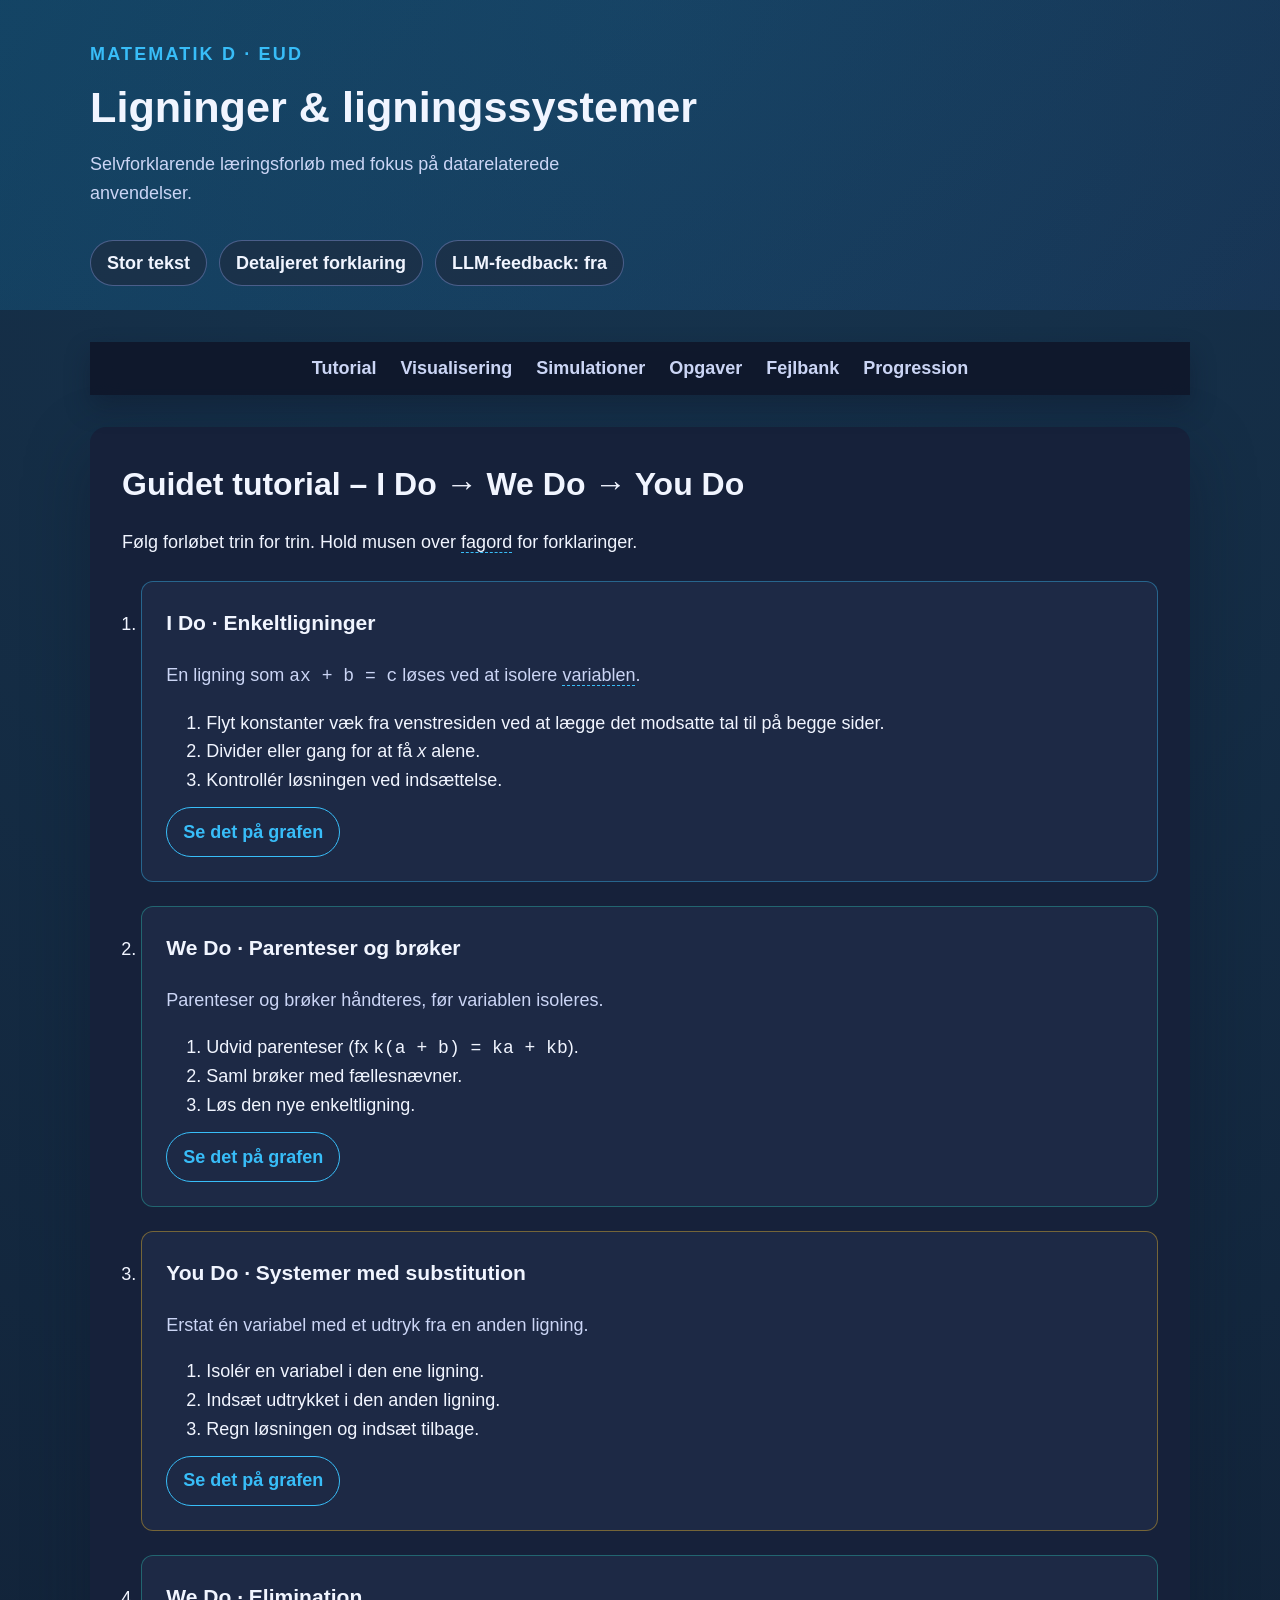
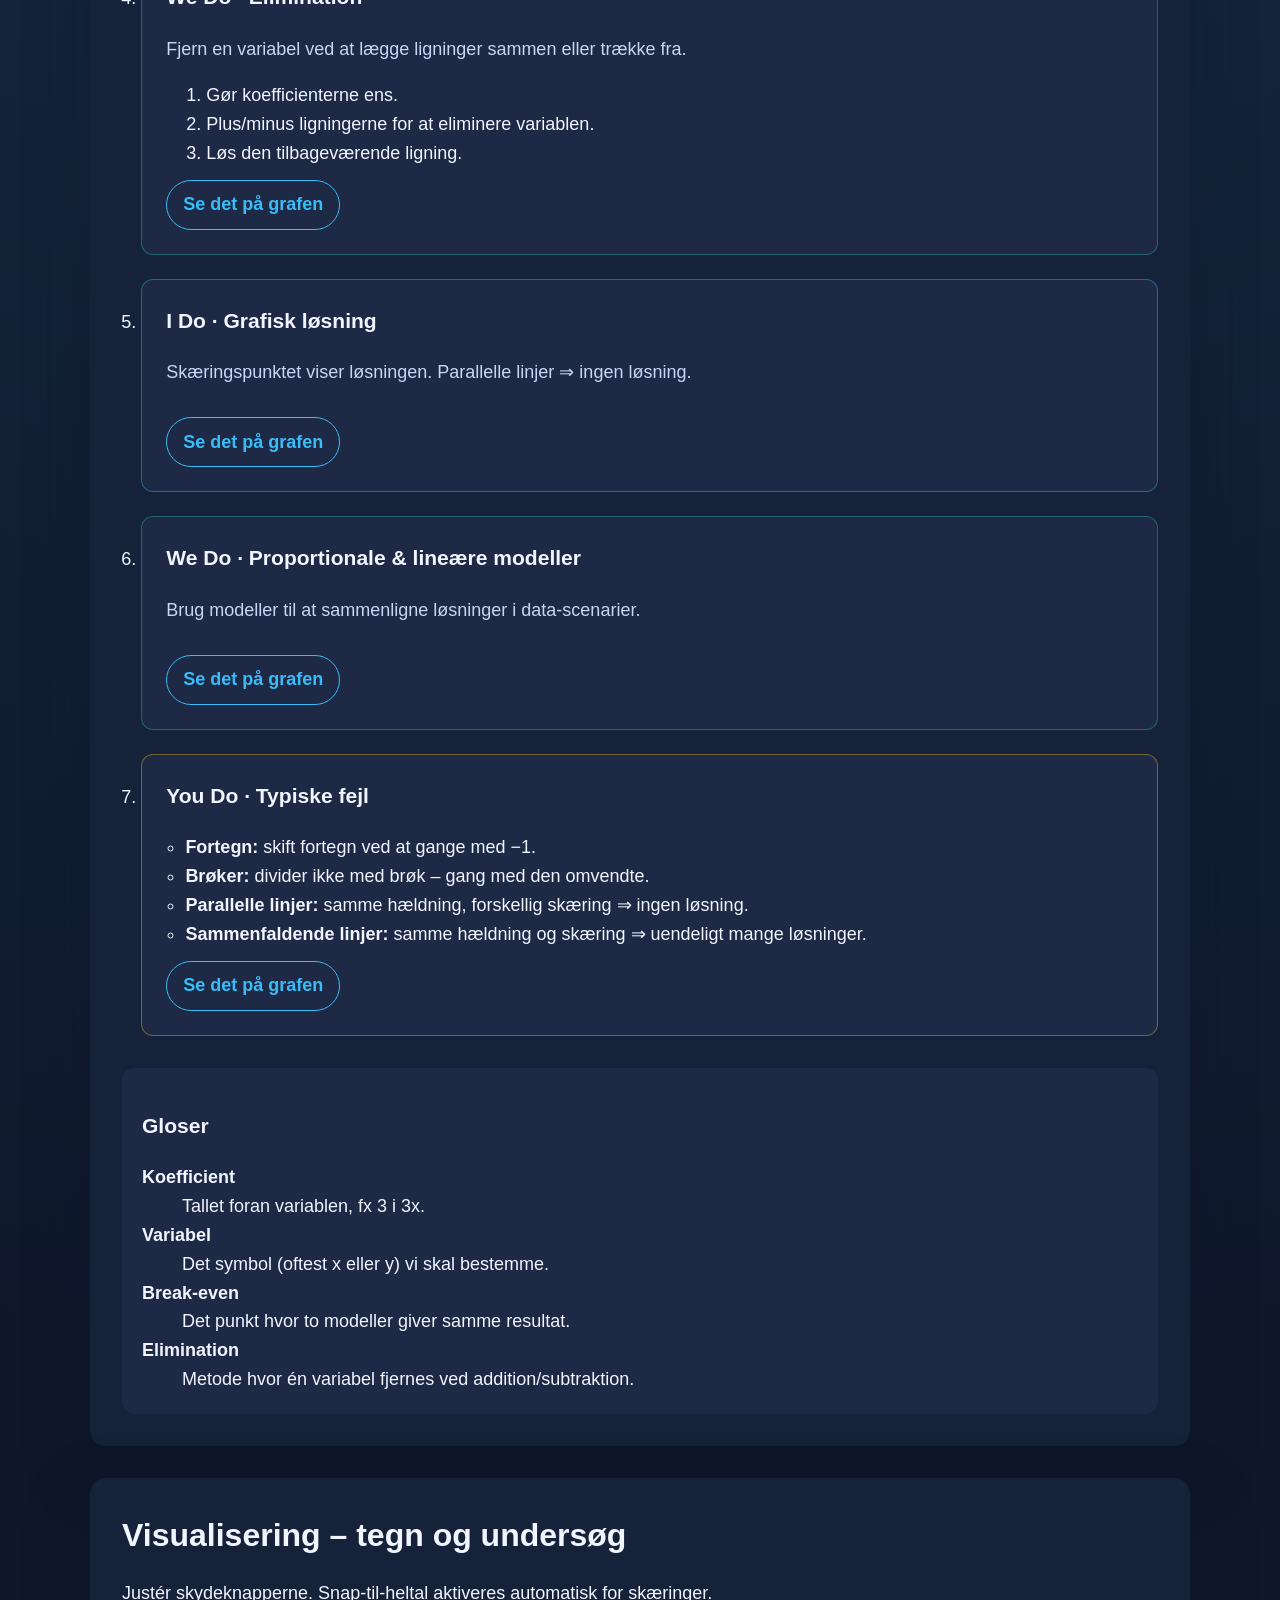
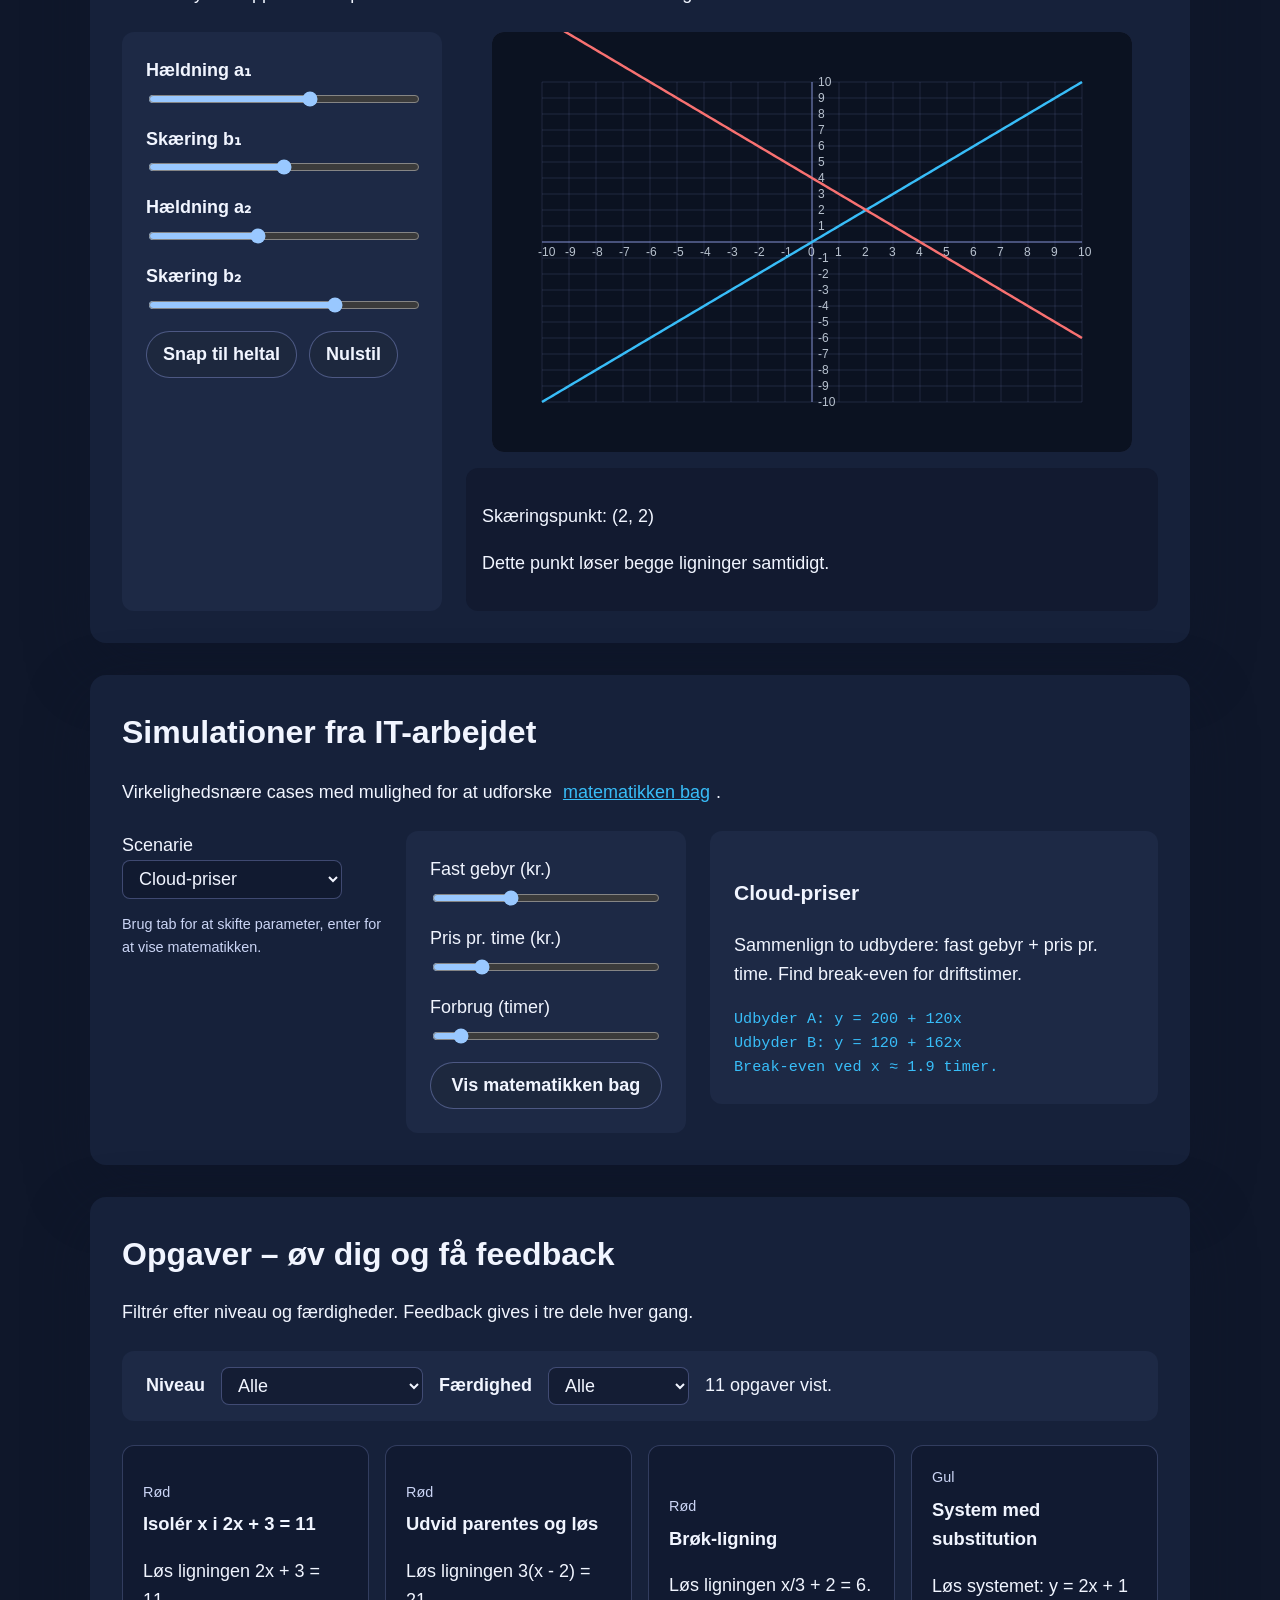
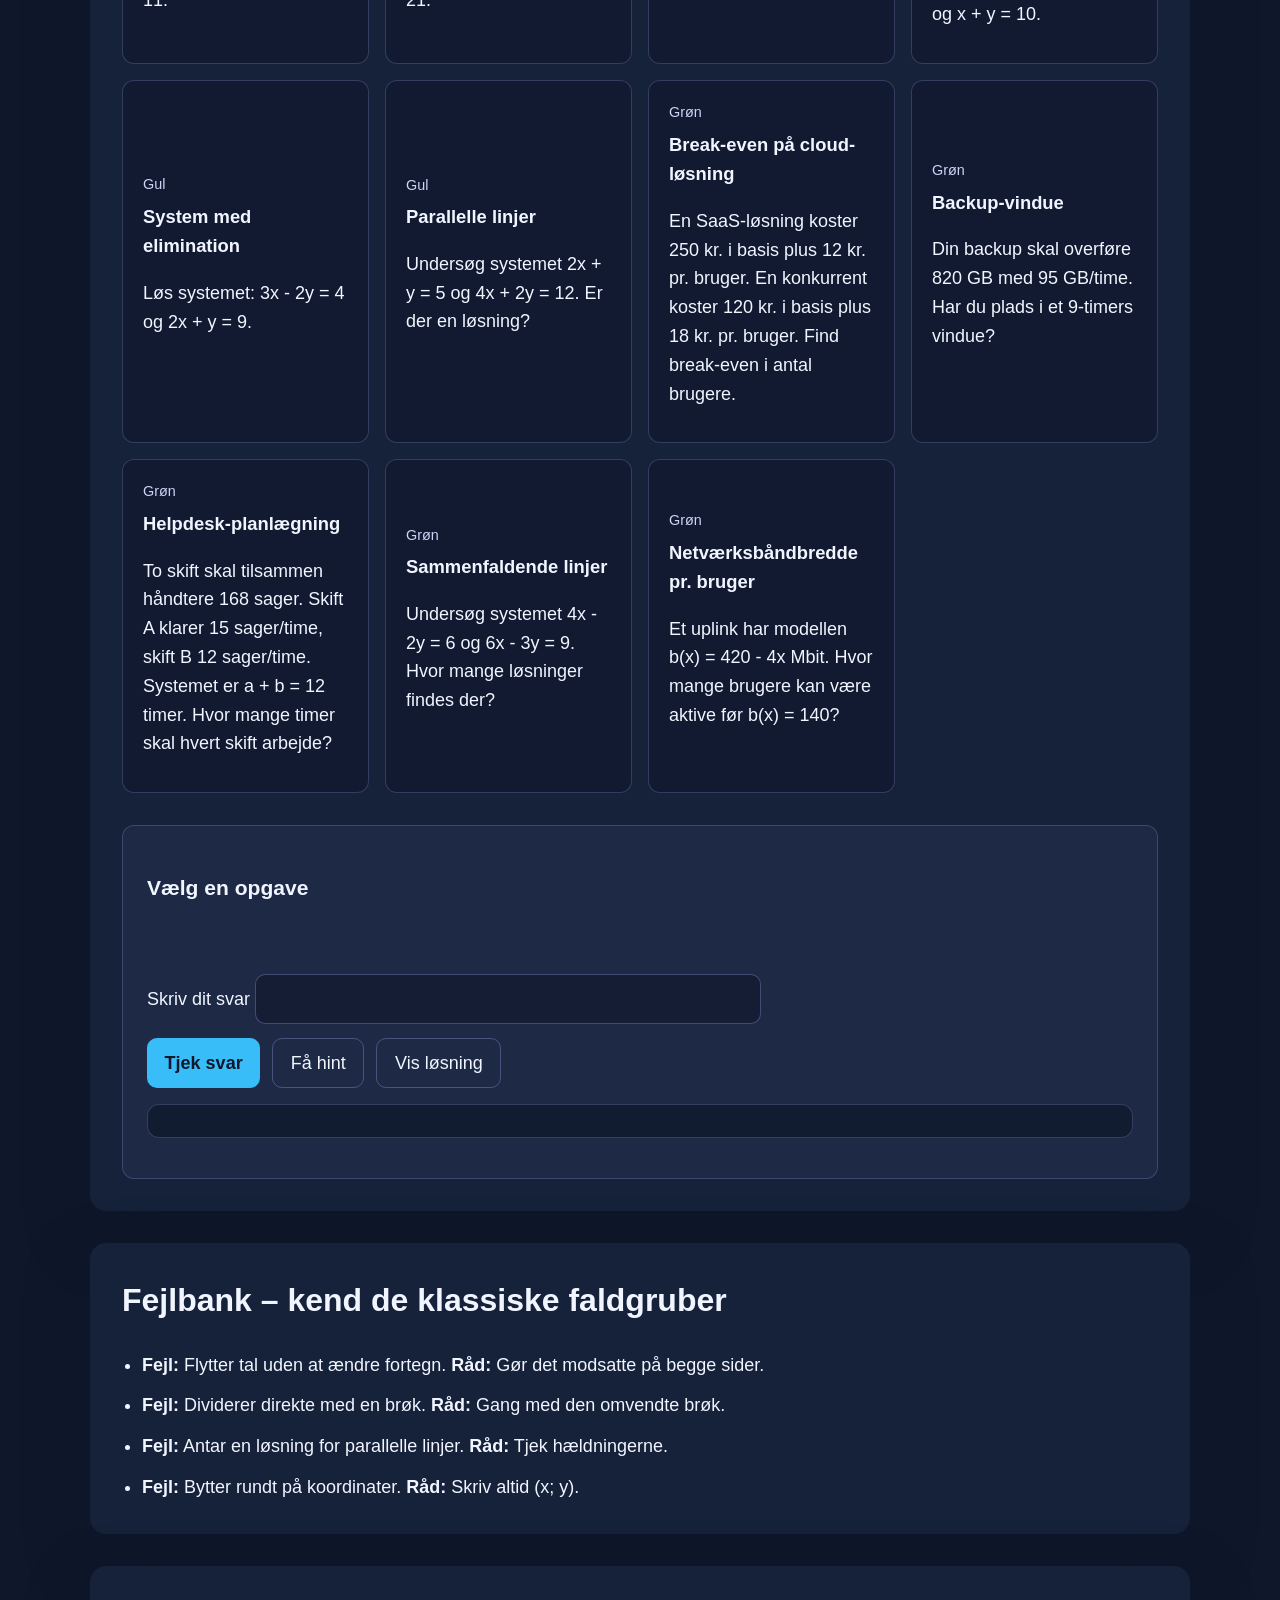
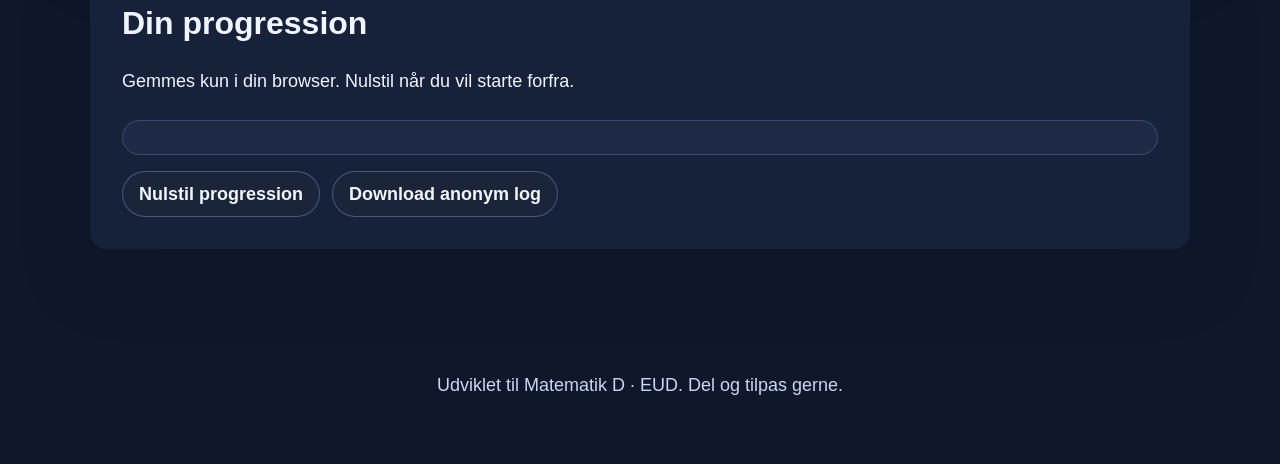
==== Matematik/ligninger/index.html @ 016ffd2c "Rebuild Matematik D ligningsapp experience" ====
<!DOCTYPE html>
<html lang="da">
<head>
  <meta charset="UTF-8">
  <meta name="viewport" content="width=device-width, initial-scale=1.0">
  <title>Ligninger &amp; Ligningssystemer · Matematik D</title>
  <link rel="stylesheet" href="styles.css">
</head>
<body>
  <a class="skip-link" href="#main">Spring til indhold</a>
  <header class="site-header" role="banner">
    <div class="site-header__content">
      <div>
        <p class="subject">Matematik D · EUD</p>
        <h1>Ligninger &amp; ligningssystemer</h1>
        <p class="subtitle">Selvforklarende læringsforløb med fokus på datarelaterede anvendelser.</p>
      </div>
      <div class="header-controls" role="group" aria-label="Visningsvalg">
        <button id="toggle-text" class="chip" aria-pressed="false">Stor tekst</button>
        <button id="toggle-detail" class="chip" aria-pressed="false">Detaljeret forklaring</button>
        <button id="toggle-llm" class="chip" aria-pressed="false">LLM-feedback: fra</button>
      </div>
    </div>
  </header>

  <main id="main">
    <nav class="main-nav" aria-label="Hovednavigation">
      <ul>
        <li><a href="#tutorial">Tutorial</a></li>
        <li><a href="#visualisering">Visualisering</a></li>
        <li><a href="#simulationer">Simulationer</a></li>
        <li><a href="#opgaver">Opgaver</a></li>
        <li><a href="#fejlbank">Fejlbank</a></li>
        <li><a href="#progression">Progression</a></li>
      </ul>
    </nav>

    <section id="tutorial" class="card" aria-labelledby="tutorial-title">
      <div class="card__header">
        <h2 id="tutorial-title">Guidet tutorial – I Do → We Do → You Do</h2>
        <p>Følg forløbet trin for trin. Hold musen over <span class="gloss" data-term="koefficient">fagord</span> for forklaringer.</p>
      </div>

      <ol class="tutorial-steps" role="list">
        <li id="tutorial-single-equation" class="tutorial-step" data-stage="i-do">
          <header>
            <h3>I Do · Enkeltligninger</h3>
            <p data-detail="Husk at gøre det samme på begge sider for at bevare lighed." class="lead">En ligning som <code>ax + b = c</code> løses ved at isolere <span class="gloss" data-term="variabel">variablen</span>.</p>
          </header>
          <ol>
            <li>Flyt konstanter væk fra venstresiden ved at lægge det modsatte tal til på begge sider.</li>
            <li>Divider eller gang for at få <em>x</em> alene.</li>
            <li>Kontrollér løsningen ved indsættelse.</li>
          </ol>
          <button class="graph-link" data-graph="single" data-preset='{"a":2,"b":3,"c":11}'>Se det på grafen</button>
        </li>

        <li id="tutorial-parentheses" class="tutorial-step" data-stage="we-do">
          <header>
            <h3>We Do · Parenteser og brøker</h3>
            <p data-detail="Brug distributiv lov og fællesnævner før isolering." class="lead">Parenteser og brøker håndteres, før variablen isoleres.</p>
          </header>
          <ol>
            <li>Udvid parenteser (fx <code>k(a + b) = ka + kb</code>).</li>
            <li>Saml brøker med fællesnævner.</li>
            <li>Løs den nye enkeltligning.</li>
          </ol>
          <button class="graph-link" data-graph="single" data-preset='{"a":1.5,"b":-4,"c":5}'>Se det på grafen</button>
        </li>

        <li id="tutorial-two-equations" class="tutorial-step" data-stage="you-do">
          <header>
            <h3>You Do · Systemer med substitution</h3>
            <p data-detail="Vælg den letteste ligning at isolere først." class="lead">Erstat én variabel med et udtryk fra en anden ligning.</p>
          </header>
          <ol>
            <li>Isolér en variabel i den ene ligning.</li>
            <li>Indsæt udtrykket i den anden ligning.</li>
            <li>Regn løsningen og indsæt tilbage.</li>
          </ol>
          <button class="graph-link" data-graph="system" data-preset='{"a1":1,"b1":2,"c1":8,"a2":2,"b2":-1,"c2":3}'>Se det på grafen</button>
        </li>

        <li id="tutorial-elimination" class="tutorial-step" data-stage="we-do">
          <header>
            <h3>We Do · Elimination</h3>
            <p data-detail="Multiplicér så koefficienterne bliver ens (evt. med fortegn)." class="lead">Fjern en variabel ved at lægge ligninger sammen eller trække fra.</p>
          </header>
          <ol>
            <li>Gør koefficienterne ens.</li>
            <li>Plus/minus ligningerne for at eliminere variablen.</li>
            <li>Løs den tilbageværende ligning.</li>
          </ol>
          <button class="graph-link" data-graph="system" data-preset='{"a1":3,"b1":-2,"c1":4,"a2":2,"b2":1,"c2":9}'>Se det på grafen</button>
        </li>

        <li id="tutorial-graph" class="tutorial-step" data-stage="i-do">
          <header>
            <h3>I Do · Grafisk løsning</h3>
            <p data-detail="Skriv ligningen som y = ax + b for at aflæse hældning og skæring." class="lead">Skæringspunktet viser løsningen. Parallelle linjer ⇒ ingen løsning.</p>
          </header>
          <button class="graph-link" data-graph="system" data-preset='{"a1":1,"b1":-3,"c1":6,"a2":1,"b2":-3,"c2":2}'>Se det på grafen</button>
        </li>

        <li id="tutorial-models" class="tutorial-step" data-stage="we-do">
          <header>
            <h3>We Do · Proportionale &amp; lineære modeller</h3>
            <p data-detail="Break-even findes hvor to funktioner har samme værdi." class="lead">Brug modeller til at sammenligne løsninger i data-scenarier.</p>
          </header>
          <button class="graph-link" data-graph="model" data-preset='{"a":15,"b":200,"a2":10,"b2":400}'>Se det på grafen</button>
        </li>

        <li id="tutorial-pitfalls" class="tutorial-step" data-stage="you-do">
          <header>
            <h3>You Do · Typiske fejl</h3>
          </header>
          <ul class="pitfalls">
            <li><strong>Fortegn:</strong> skift fortegn ved at gange med −1.</li>
            <li><strong>Brøker:</strong> divider ikke med brøk – gang med den omvendte.</li>
            <li><strong>Parallelle linjer:</strong> samme hældning, forskellig skæring ⇒ ingen løsning.</li>
            <li><strong>Sammenfaldende linjer:</strong> samme hældning og skæring ⇒ uendeligt mange løsninger.</li>
          </ul>
          <button class="graph-link" data-graph="system" data-preset='{"a1":2,"b1":-4,"c1":6,"a2":1,"b2":-2,"c2":3}'>Se det på grafen</button>
        </li>
      </ol>

      <aside id="glossary" aria-label="Gloseliste" class="card__aside">
        <h3>Gloser</h3>
        <dl>
          <dt id="gloss-koefficient">Koefficient</dt>
          <dd>Tallet foran variablen, fx 3 i 3x.</dd>
          <dt id="gloss-variabel">Variabel</dt>
          <dd>Det symbol (oftest x eller y) vi skal bestemme.</dd>
          <dt id="gloss-break-even">Break-even</dt>
          <dd>Det punkt hvor to modeller giver samme resultat.</dd>
          <dt>Elimination</dt>
          <dd>Metode hvor én variabel fjernes ved addition/subtraktion.</dd>
        </dl>
      </aside>
    </section>

    <section id="visualisering" class="card" aria-labelledby="visualisering-title">
      <div class="card__header">
        <h2 id="visualisering-title">Visualisering – tegn og undersøg</h2>
        <p>Justér skydeknapperne. Snap-til-heltal aktiveres automatisk for skæringer.</p>
      </div>
      <div class="visual-panel">
        <div class="visual-panel__controls" role="group" aria-label="Koefficienter for linjer">
          <label for="line1-slope">Hældning a₁
            <input type="range" id="line1-slope" min="-5" max="5" step="0.1" value="1" aria-valuetext="Hældning for første linje">
          </label>
          <label for="line1-intercept">Skæring b₁
            <input type="range" id="line1-intercept" min="-10" max="10" step="1" value="0" aria-valuetext="Skæring for første linje">
          </label>
          <label for="line2-slope">Hældning a₂
            <input type="range" id="line2-slope" min="-5" max="5" step="0.1" value="-1" aria-valuetext="Hældning for anden linje">
          </label>
          <label for="line2-intercept">Skæring b₂
            <input type="range" id="line2-intercept" min="-10" max="10" step="1" value="4" aria-valuetext="Skæring for anden linje">
          </label>
          <div class="visual-panel__actions">
            <button id="snap-integers" class="chip">Snap til heltal</button>
            <button id="reset-graph" class="chip">Nulstil</button>
          </div>
        </div>
        <div class="visual-panel__output">
          <canvas id="graph" width="640" height="420" role="img" aria-label="Koordinatsystem for to linjer"></canvas>
          <div class="graph-info" role="status" aria-live="polite">
            <p id="intersection">Skæringspunkt vises her.</p>
            <p id="diagnostic">Status vises her.</p>
          </div>
        </div>
      </div>
    </section>

    <section id="simulationer" class="card" aria-labelledby="simulation-title">
      <div class="card__header">
        <h2 id="simulation-title">Simulationer fra IT-arbejdet</h2>
        <p>Virkelighedsnære cases med mulighed for at udforske <button class="inline-link" data-sim-math>matematikken bag</button>.</p>
      </div>
      <div class="simulation-layout">
        <div class="simulation-layout__selector">
          <label for="scenario-select">Scenarie</label>
          <select id="scenario-select" aria-describedby="scenario-help">
            <option value="cloud">Cloud-priser</option>
            <option value="bandwidth">Netværksbåndbredde</option>
            <option value="server">Serverkapacitet</option>
            <option value="backup">Backup-vindue</option>
            <option value="helpdesk">Helpdesk-plan</option>
          </select>
          <p id="scenario-help" class="small">Brug tab for at skifte parameter, enter for at vise matematikken.</p>
        </div>
        <div class="simulation-layout__controls" role="group" aria-label="Parametre for scenarie">
          <div class="control-field">
            <label for="param-a" id="param-a-label">Parameter A</label>
            <input type="range" id="param-a" min="0" max="600" step="10" value="200">
          </div>
          <div class="control-field">
            <label for="param-b" id="param-b-label">Parameter B</label>
            <input type="range" id="param-b" min="0" max="600" step="10" value="120">
          </div>
          <div class="control-field">
            <label for="param-c" id="param-c-label">Parameter C</label>
            <input type="range" id="param-c" min="0" max="600" step="10" value="60">
          </div>
          <button id="show-math" class="chip">Vis matematikken bag</button>
        </div>
        <div class="simulation-layout__details">
          <h3 id="scenario-title">Vælg scenarie</h3>
          <p id="scenario-description">Skift scenarie for at se, hvordan lineære modeller bruges i praksis.</p>
          <pre id="scenario-math" aria-live="polite"></pre>
        </div>
      </div>
    </section>

    <section id="opgaver" class="card" aria-labelledby="opgaver-title">
      <div class="card__header">
        <h2 id="opgaver-title">Opgaver – øv dig og få feedback</h2>
        <p>Filtrér efter niveau og færdigheder. Feedback gives i tre dele hver gang.</p>
      </div>
      <div class="task-toolbar">
        <label for="filter-difficulty">Niveau</label>
        <select id="filter-difficulty">
          <option value="alle">Alle</option>
          <option value="R">Rød (let)</option>
          <option value="G">Gul (mellem)</option>
          <option value="Gr">Grøn (udfordrende)</option>
        </select>
        <label for="filter-skill">Færdighed</label>
        <select id="filter-skill">
          <option value="alle">Alle</option>
        </select>
        <span class="task-count" id="task-count" aria-live="polite"></span>
      </div>
      <div id="task-grid" role="list" aria-label="Tilgængelige opgaver"></div>

      <article id="task-player" class="task-player" aria-labelledby="task-title" hidden>
        <header>
          <h3 id="task-title">Vælg en opgave</h3>
          <p id="task-meta" class="small"></p>
        </header>
        <div id="task-prompt" class="task-prompt"></div>
        <nav id="task-links" class="task-links" hidden aria-label="Hjælpemenu"></nav>
        <form id="task-form" novalidate>
          <label for="task-answer" id="task-answer-label">Skriv dit svar</label>
          <input id="task-answer" name="task-answer" type="text" autocomplete="off" required aria-describedby="task-format">
          <p id="task-format" class="small"></p>
          <div class="task-actions">
            <button type="submit" class="primary">Tjek svar</button>
            <button type="button" id="hint-button" class="secondary">Få hint</button>
            <button type="button" id="solution-button" class="secondary">Vis løsning</button>
          </div>
        </form>
        <div id="task-feedback" class="task-feedback" role="alert" aria-live="assertive"></div>
        <div id="task-hints" class="task-hints" aria-live="polite"></div>
      </article>
    </section>

    <section id="fejlbank" class="card" aria-labelledby="fejlbank-title">
      <div class="card__header">
        <h2 id="fejlbank-title">Fejlbank – kend de klassiske faldgruber</h2>
      </div>
      <ul class="error-list">
        <li><strong>Fejl:</strong> Flytter tal uden at ændre fortegn. <strong>Råd:</strong> Gør det modsatte på begge sider.</li>
        <li><strong>Fejl:</strong> Dividerer direkte med en brøk. <strong>Råd:</strong> Gang med den omvendte brøk.</li>
        <li><strong>Fejl:</strong> Antar en løsning for parallelle linjer. <strong>Råd:</strong> Tjek hældningerne.</li>
        <li><strong>Fejl:</strong> Bytter rundt på koordinater. <strong>Råd:</strong> Skriv altid (x; y).</li>
      </ul>
    </section>

    <section id="progression" class="card" aria-labelledby="progression-title">
      <div class="card__header">
        <h2 id="progression-title">Din progression</h2>
        <p>Gemmes kun i din browser. Nulstil når du vil starte forfra.</p>
      </div>
      <div class="progress-wrapper" role="img" aria-label="Fuldførte opgaver i procent">
        <div id="progress-bar" class="progress-bar" aria-valuemin="0" aria-valuemax="100" aria-valuenow="0"></div>
      </div>
      <div class="progress-actions">
        <button id="reset-progress" class="chip">Nulstil progression</button>
        <button id="download-log" class="chip">Download anonym log</button>
      </div>
    </section>
  </main>

  <footer class="site-footer" role="contentinfo">
    <p>Udviklet til Matematik D · EUD. Del og tilpas gerne.</p>
  </footer>

  <script src="app.js" defer></script>
</body>
</html>
---- Matematik/ligninger/styles.css ----
:root {
  color-scheme: dark;
  --bg: #0f172a;
  --bg-card: #16213a;
  --bg-subtle: #1d2945;
  --text: #f1f5ff;
  --text-muted: #cbd5f5;
  --accent: #38bdf8;
  --accent-strong: #0ea5e9;
  --danger: #f87171;
  --success: #34d399;
  --border: rgba(148, 163, 236, 0.25);
  --radius: 16px;
  --shadow: 0 24px 64px rgba(15, 23, 42, 0.4);
  font-family: "Inter", "Segoe UI", sans-serif;
}

body {
  margin: 0;
  background: radial-gradient(circle at top, rgba(56, 189, 248, 0.18), transparent 45%), var(--bg);
  color: var(--text);
  line-height: 1.6;
  font-size: 18px;
}

body.large-text {
  font-size: 20px;
}

.skip-link {
  position: absolute;
  left: -999px;
  top: -999px;
  background: var(--accent-strong);
  color: #020617;
  padding: 0.75rem 1rem;
  border-radius: 8px;
  z-index: 1000;
}

.skip-link:focus {
  left: 16px;
  top: 16px;
}

.site-header {
  padding: 2.5rem 1.5rem 1.5rem;
  background: linear-gradient(135deg, rgba(14, 165, 233, 0.18), rgba(59, 130, 246, 0.08));
}

.site-header__content {
  max-width: 1100px;
  margin: 0 auto;
  display: flex;
  flex-wrap: wrap;
  justify-content: space-between;
  gap: 2rem;
  align-items: flex-end;
}

.subject {
  margin: 0;
  font-weight: 600;
  letter-spacing: 0.12em;
  text-transform: uppercase;
  color: var(--accent);
}

.site-header h1 {
  margin: 0.25rem 0 0.5rem;
  font-size: 2.7rem;
}

.subtitle {
  margin: 0;
  max-width: 540px;
  color: var(--text-muted);
}

.header-controls {
  display: flex;
  gap: 0.75rem;
  flex-wrap: wrap;
}

.main-nav {
  position: sticky;
  top: 0;
  z-index: 10;
  background: rgba(15, 23, 42, 0.9);
  backdrop-filter: blur(16px);
  box-shadow: 0 12px 24px rgba(15, 23, 42, 0.4);
}

.main-nav ul {
  margin: 0;
  padding: 0.75rem 1.5rem;
  list-style: none;
  display: flex;
  gap: 1.5rem;
  justify-content: center;
  flex-wrap: wrap;
}

.main-nav a {
  color: var(--text-muted);
  text-decoration: none;
  font-weight: 600;
}

.main-nav a:hover,
.main-nav a:focus {
  color: var(--accent);
}

main {
  max-width: 1100px;
  margin: 0 auto;
  padding: 2rem 1.5rem 4rem;
  display: flex;
  flex-direction: column;
  gap: 2rem;
}

.card {
  background: var(--bg-card);
  border-radius: var(--radius);
  padding: 2rem;
  box-shadow: var(--shadow);
  position: relative;
}

.card__header {
  margin-bottom: 1.5rem;
}

.card__header h2 {
  margin: 0 0 0.5rem;
  font-size: 2rem;
}

.card__aside {
  margin-top: 2rem;
  background: var(--bg-subtle);
  border-radius: calc(var(--radius) - 4px);
  padding: 1.25rem;
}

.card__aside dl {
  margin: 0;
}

.card__aside dt {
  font-weight: 700;
}

.tutorial-steps {
  margin: 0;
  padding-left: 1.2rem;
  display: grid;
  gap: 1.5rem;
}

.tutorial-step {
  background: var(--bg-subtle);
  padding: 1.5rem;
  border-radius: 12px;
  border: 1px solid transparent;
  position: relative;
}

.tutorial-step[data-stage="i-do"] {
  border-color: rgba(56, 189, 248, 0.4);
}

.tutorial-step[data-stage="we-do"] {
  border-color: rgba(45, 212, 191, 0.35);
}

.tutorial-step[data-stage="you-do"] {
  border-color: rgba(251, 191, 36, 0.4);
}

.tutorial-step h3 {
  margin-top: 0;
}

.lead {
  color: var(--text-muted);
}

.graph-link {
  margin-top: 0.75rem;
  background: none;
  border: 1px solid var(--accent);
  color: var(--accent);
  padding: 0.6rem 1rem;
  border-radius: 999px;
  cursor: pointer;
  font-weight: 600;
}

.graph-link:focus,
.graph-link:hover {
  background: rgba(14, 165, 233, 0.2);
}

.gloss {
  border-bottom: 1px dashed var(--accent);
  cursor: help;
}

.pitfalls {
  margin: 0;
  padding-left: 1.2rem;
}

.visual-panel {
  display: grid;
  gap: 1.5rem;
  grid-template-columns: minmax(240px, 320px) 1fr;
}

.visual-panel__controls {
  display: flex;
  flex-direction: column;
  gap: 1rem;
  background: var(--bg-subtle);
  padding: 1.5rem;
  border-radius: 12px;
}

.visual-panel__controls label {
  display: flex;
  flex-direction: column;
  gap: 0.25rem;
  font-weight: 600;
}

.visual-panel__controls input[type="range"] {
  width: 100%;
}

.visual-panel__actions {
  display: flex;
  gap: 0.75rem;
  flex-wrap: wrap;
}

.visual-panel__output {
  display: flex;
  flex-direction: column;
  gap: 1rem;
  align-items: center;
}

#graph {
  width: 100%;
  max-width: 640px;
  border-radius: 12px;
  background: #0b1221;
  box-shadow: inset 0 0 0 1px rgba(148, 163, 236, 0.25);
}

.graph-info {
  align-self: stretch;
  background: rgba(15, 23, 42, 0.6);
  padding: 1rem;
  border-radius: 12px;
}

.chip {
  border: 1px solid rgba(148, 163, 236, 0.4);
  background: rgba(30, 41, 59, 0.6);
  color: var(--text);
  border-radius: 999px;
  padding: 0.5rem 1rem;
  cursor: pointer;
  font-weight: 600;
}

.chip:hover,
.chip:focus {
  border-color: var(--accent);
  color: var(--accent);
}

.inline-link {
  background: none;
  border: none;
  color: var(--accent);
  font: inherit;
  text-decoration: underline;
  cursor: pointer;
}

.simulation-layout {
  display: grid;
  gap: 1.5rem;
  grid-template-columns: minmax(220px, 260px) minmax(220px, 280px) 1fr;
  align-items: start;
}

.simulation-layout__controls {
  display: flex;
  flex-direction: column;
  gap: 1rem;
  background: var(--bg-subtle);
  padding: 1.5rem;
  border-radius: 12px;
}

.control-field {
  display: flex;
  flex-direction: column;
  gap: 0.25rem;
}

.simulation-layout__details {
  background: var(--bg-subtle);
  padding: 1.5rem;
  border-radius: 12px;
  min-height: 220px;
}

.simulation-layout__details pre {
  margin: 0;
  white-space: pre-wrap;
  font-family: "JetBrains Mono", "Fira Code", monospace;
  font-size: 0.95rem;
  color: var(--accent);
}

.task-toolbar {
  display: flex;
  flex-wrap: wrap;
  gap: 1rem;
  align-items: center;
  background: var(--bg-subtle);
  padding: 1rem 1.5rem;
  border-radius: 12px;
}

.task-toolbar label {
  font-weight: 600;
}

#task-grid {
  margin-top: 1.5rem;
  display: grid;
  gap: 1rem;
  grid-template-columns: repeat(auto-fit, minmax(240px, 1fr));
}

.task-card {
  border: 1px solid rgba(148, 163, 236, 0.25);
  background: rgba(15, 23, 42, 0.55);
  border-radius: 12px;
  padding: 1rem 1.25rem;
  text-align: left;
  cursor: pointer;
  color: inherit;
}

.task-card:focus,
.task-card:hover {
  border-color: var(--accent);
  color: var(--accent);
}

.task-card h3 {
  margin: 0.25rem 0 0.5rem;
  font-size: 1.15rem;
}

.task-card .difficulty {
  display: inline-flex;
  align-items: center;
  gap: 0.25rem;
  font-size: 0.9rem;
  color: var(--text-muted);
}

.task-player {
  margin-top: 2rem;
  background: var(--bg-subtle);
  padding: 1.5rem;
  border-radius: 12px;
  border: 1px solid rgba(148, 163, 236, 0.25);
  display: grid;
  gap: 1rem;
}

.task-prompt {
  font-size: 1.05rem;
}

.task-links {
  display: flex;
  flex-wrap: wrap;
  gap: 0.75rem;
}

.task-links a {
  color: var(--accent);
}

.task-actions {
  display: flex;
  gap: 0.75rem;
  flex-wrap: wrap;
}

.primary {
  border: none;
  background: var(--accent);
  color: #0f172a;
  border-radius: 10px;
  padding: 0.6rem 1.1rem;
  font-weight: 700;
  cursor: pointer;
}

.secondary {
  border: 1px solid rgba(148, 163, 236, 0.35);
  background: transparent;
  color: var(--text);
  border-radius: 10px;
  padding: 0.6rem 1.1rem;
  cursor: pointer;
}

.task-feedback {
  background: rgba(15, 23, 42, 0.7);
  border-radius: 12px;
  padding: 1rem;
  border: 1px solid rgba(148, 163, 236, 0.25);
}

.task-hints p {
  background: rgba(56, 189, 248, 0.12);
  padding: 0.75rem 1rem;
  border-radius: 10px;
  border: 1px solid rgba(56, 189, 248, 0.2);
}

.error-list {
  margin: 0;
  padding-left: 1.25rem;
  display: grid;
  gap: 0.75rem;
}

.progress-wrapper {
  background: var(--bg-subtle);
  border-radius: 999px;
  padding: 0.4rem;
  box-shadow: inset 0 0 0 1px rgba(148, 163, 236, 0.25);
}

.progress-bar {
  height: 22px;
  border-radius: 999px;
  width: 0;
  background: linear-gradient(90deg, var(--success), var(--accent));
  transition: width 0.4s ease;
}

.progress-actions {
  margin-top: 1rem;
  display: flex;
  gap: 0.75rem;
  flex-wrap: wrap;
}

.site-footer {
  text-align: center;
  padding: 2.5rem 1.5rem 3rem;
  color: var(--text-muted);
}

.small {
  font-size: 0.9rem;
  color: var(--text-muted);
}

input,
select,
button {
  font: inherit;
}

input[type="text"] {
  width: min(100%, 480px);
  padding: 0.6rem 0.75rem;
  border-radius: 10px;
  border: 1px solid rgba(148, 163, 236, 0.35);
  background: rgba(15, 23, 42, 0.6);
  color: var(--text);
}

input[type="text"]:focus,
select:focus,
button:focus {
  outline: 3px solid rgba(56, 189, 248, 0.5);
  outline-offset: 2px;
}

select {
  padding: 0.45rem 0.75rem;
  border-radius: 8px;
  border: 1px solid rgba(148, 163, 236, 0.35);
  background: rgba(15, 23, 42, 0.6);
  color: var(--text);
}

@media (max-width: 960px) {
  .visual-panel,
  .simulation-layout {
    grid-template-columns: 1fr;
  }

  .visual-panel__controls,
  .simulation-layout__controls {
    order: -1;
  }
}

@media (max-width: 720px) {
  body {
    font-size: 17px;
  }

  .site-header h1 {
    font-size: 2.2rem;
  }

  .card {
    padding: 1.5rem;
  }
}
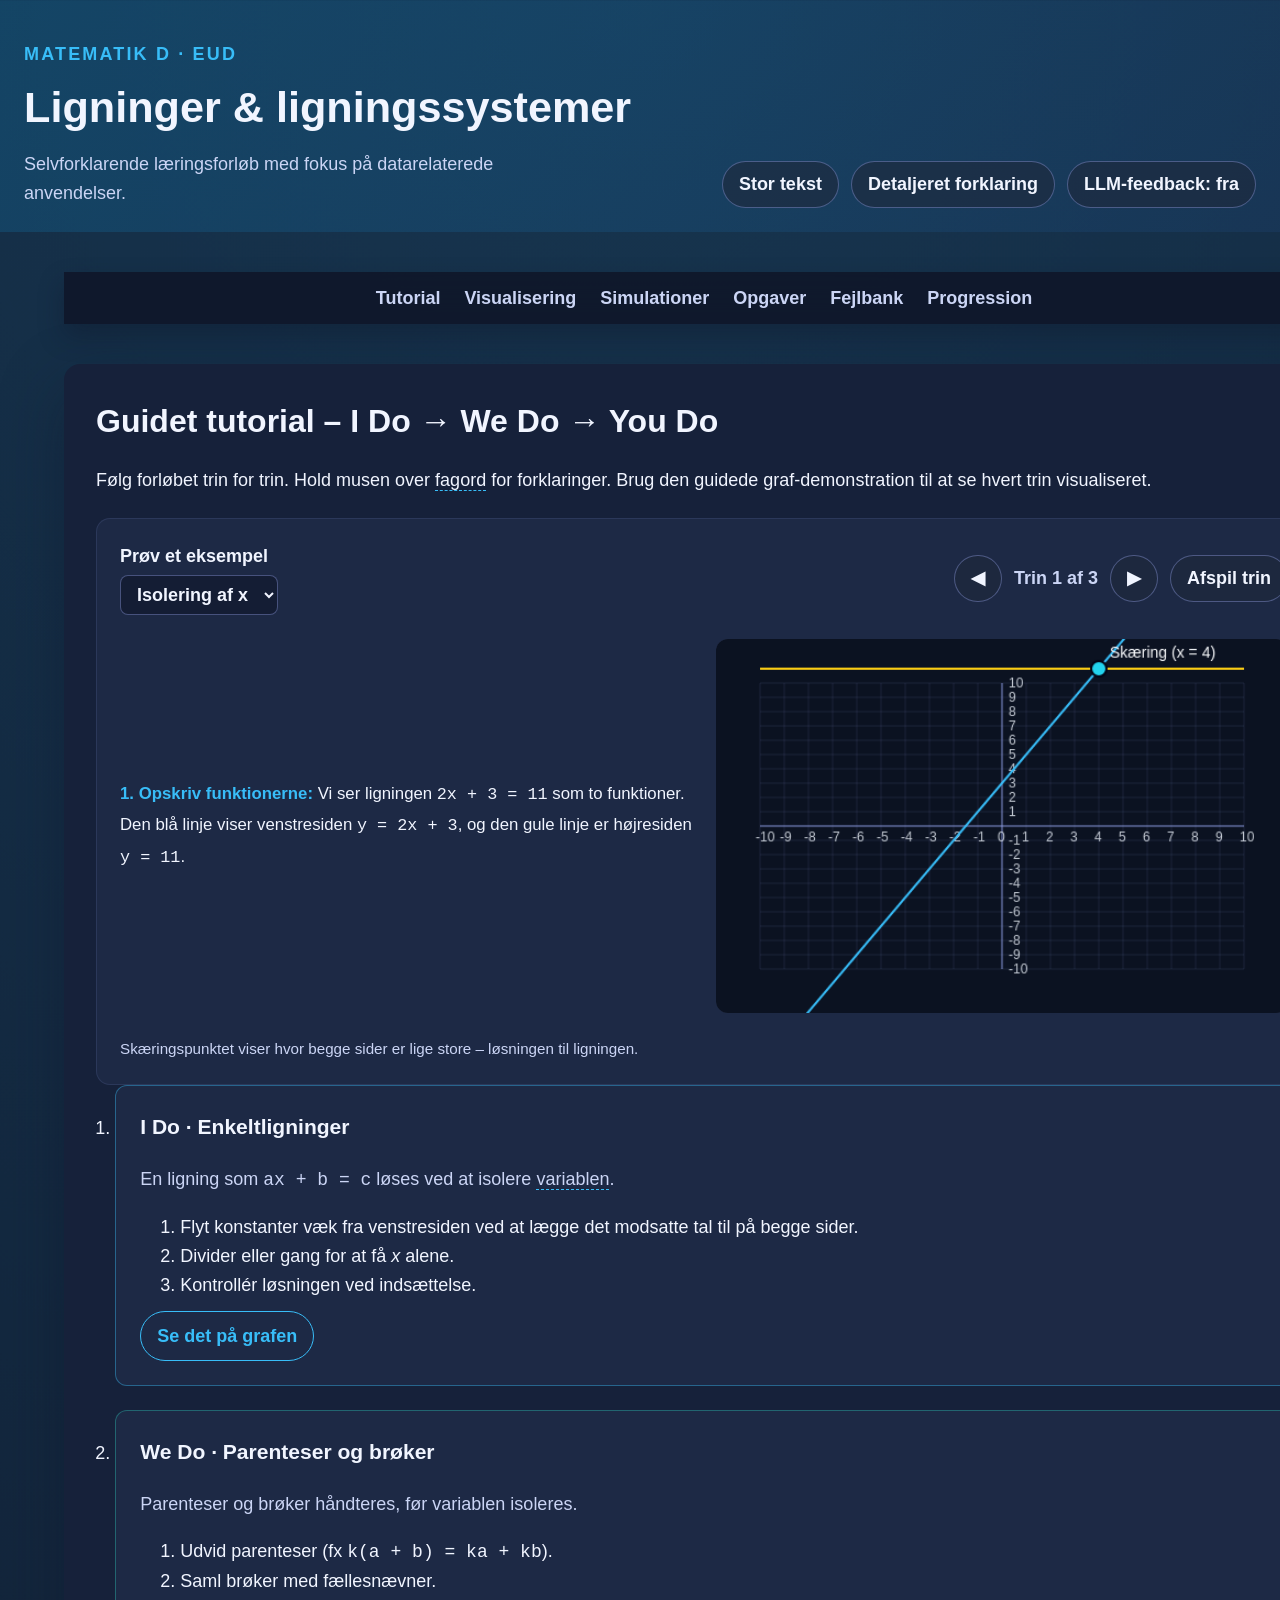
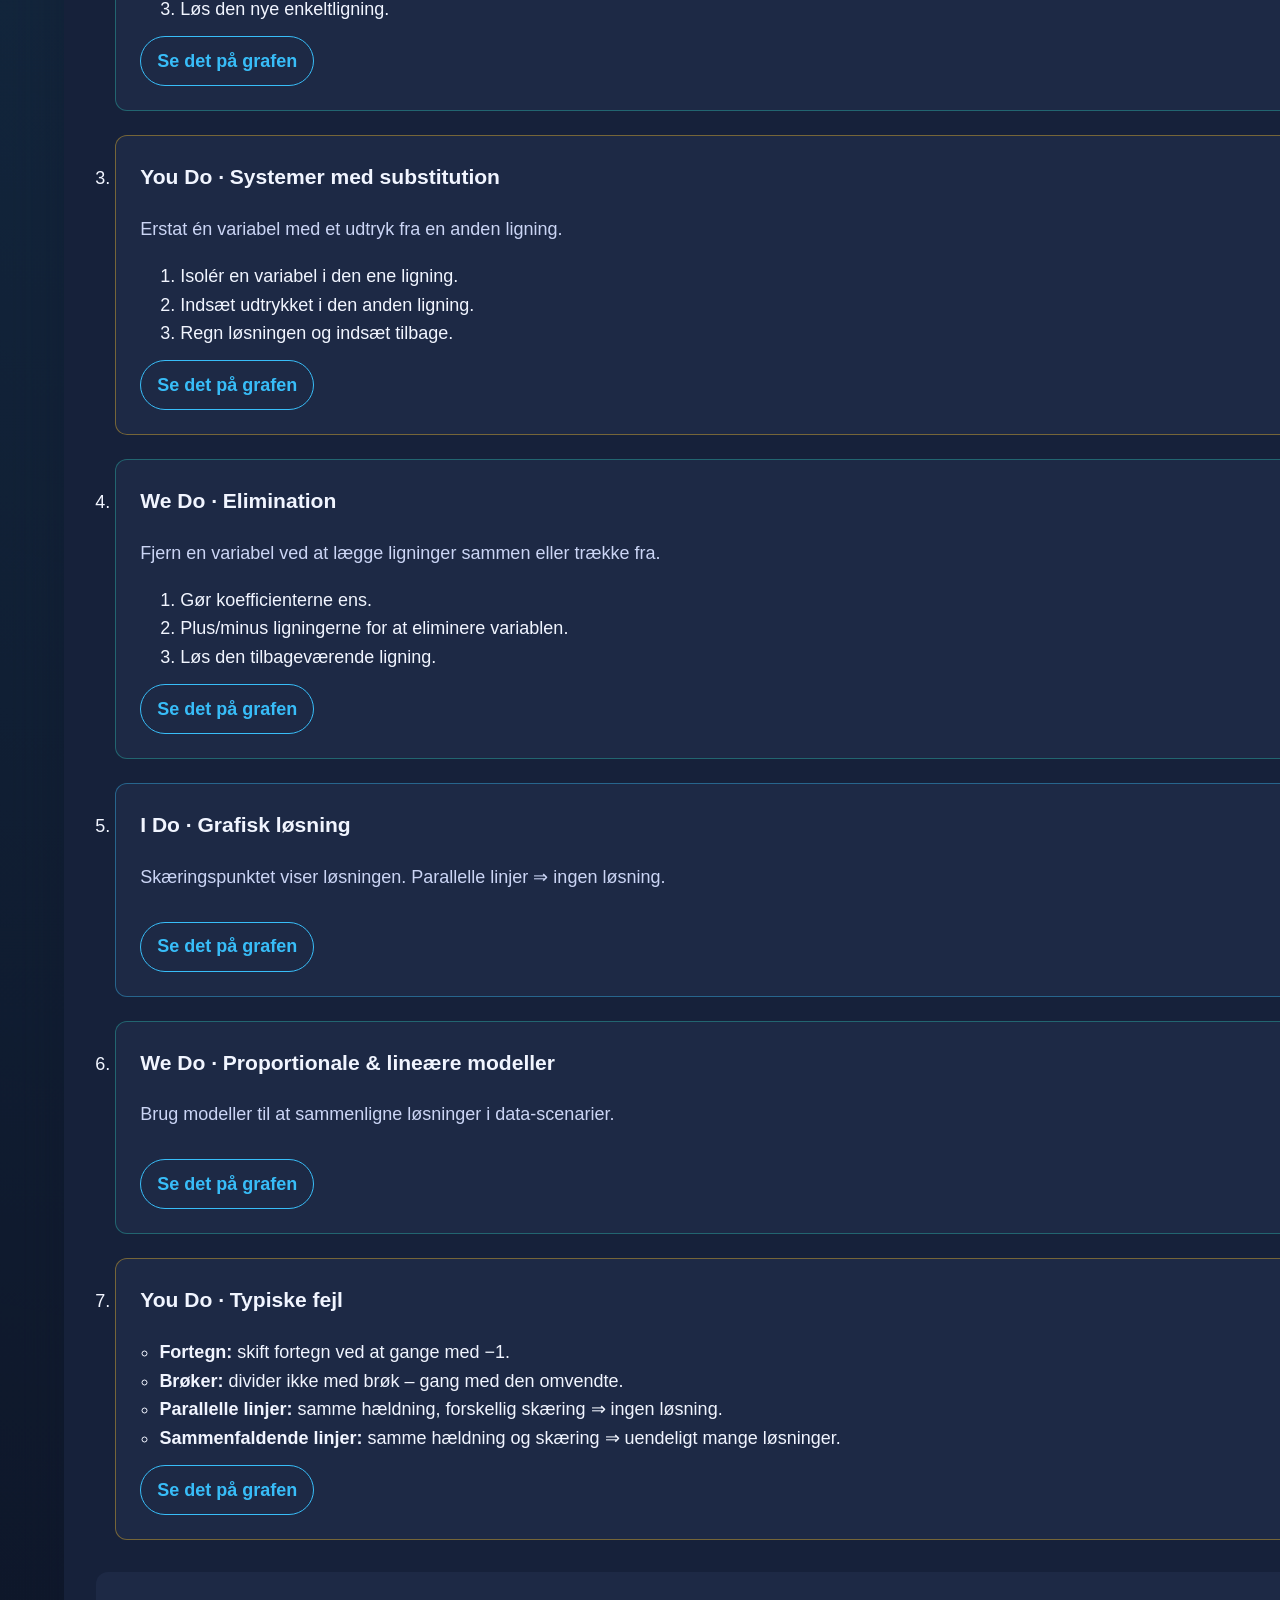
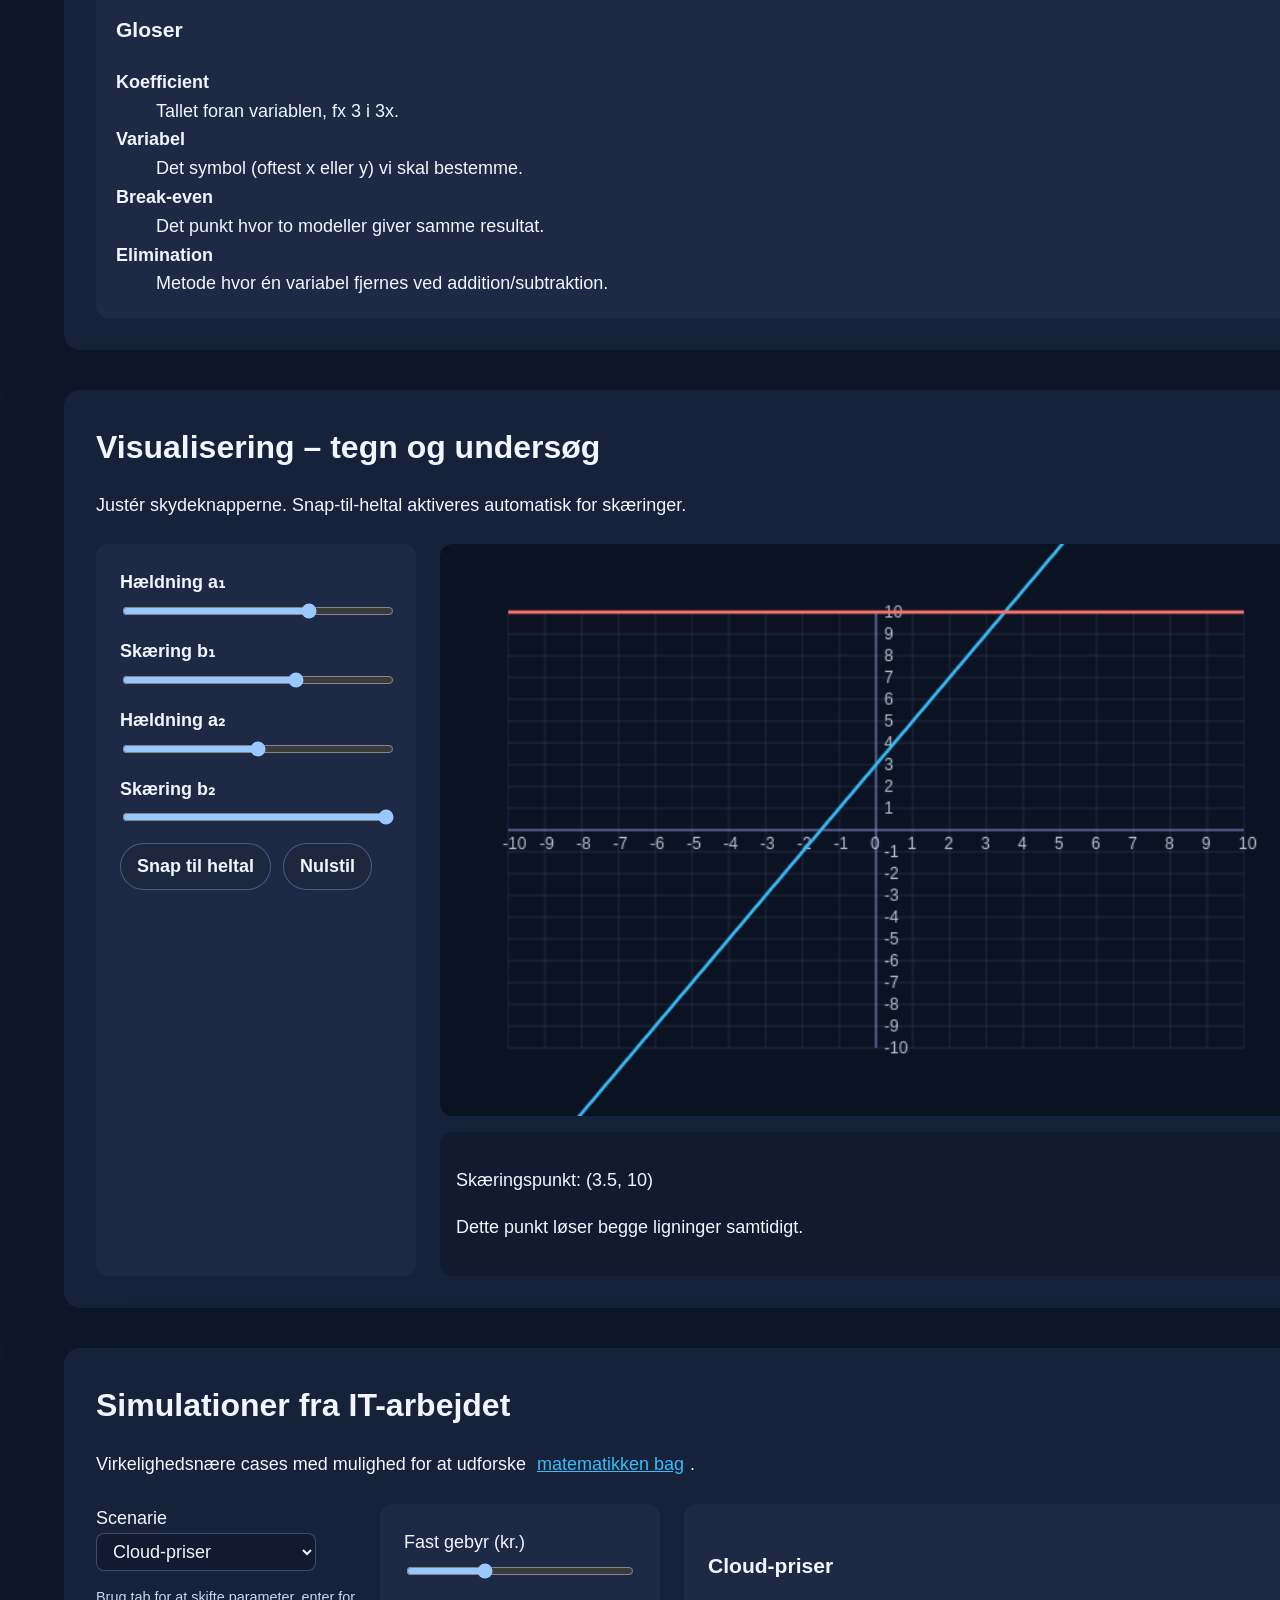
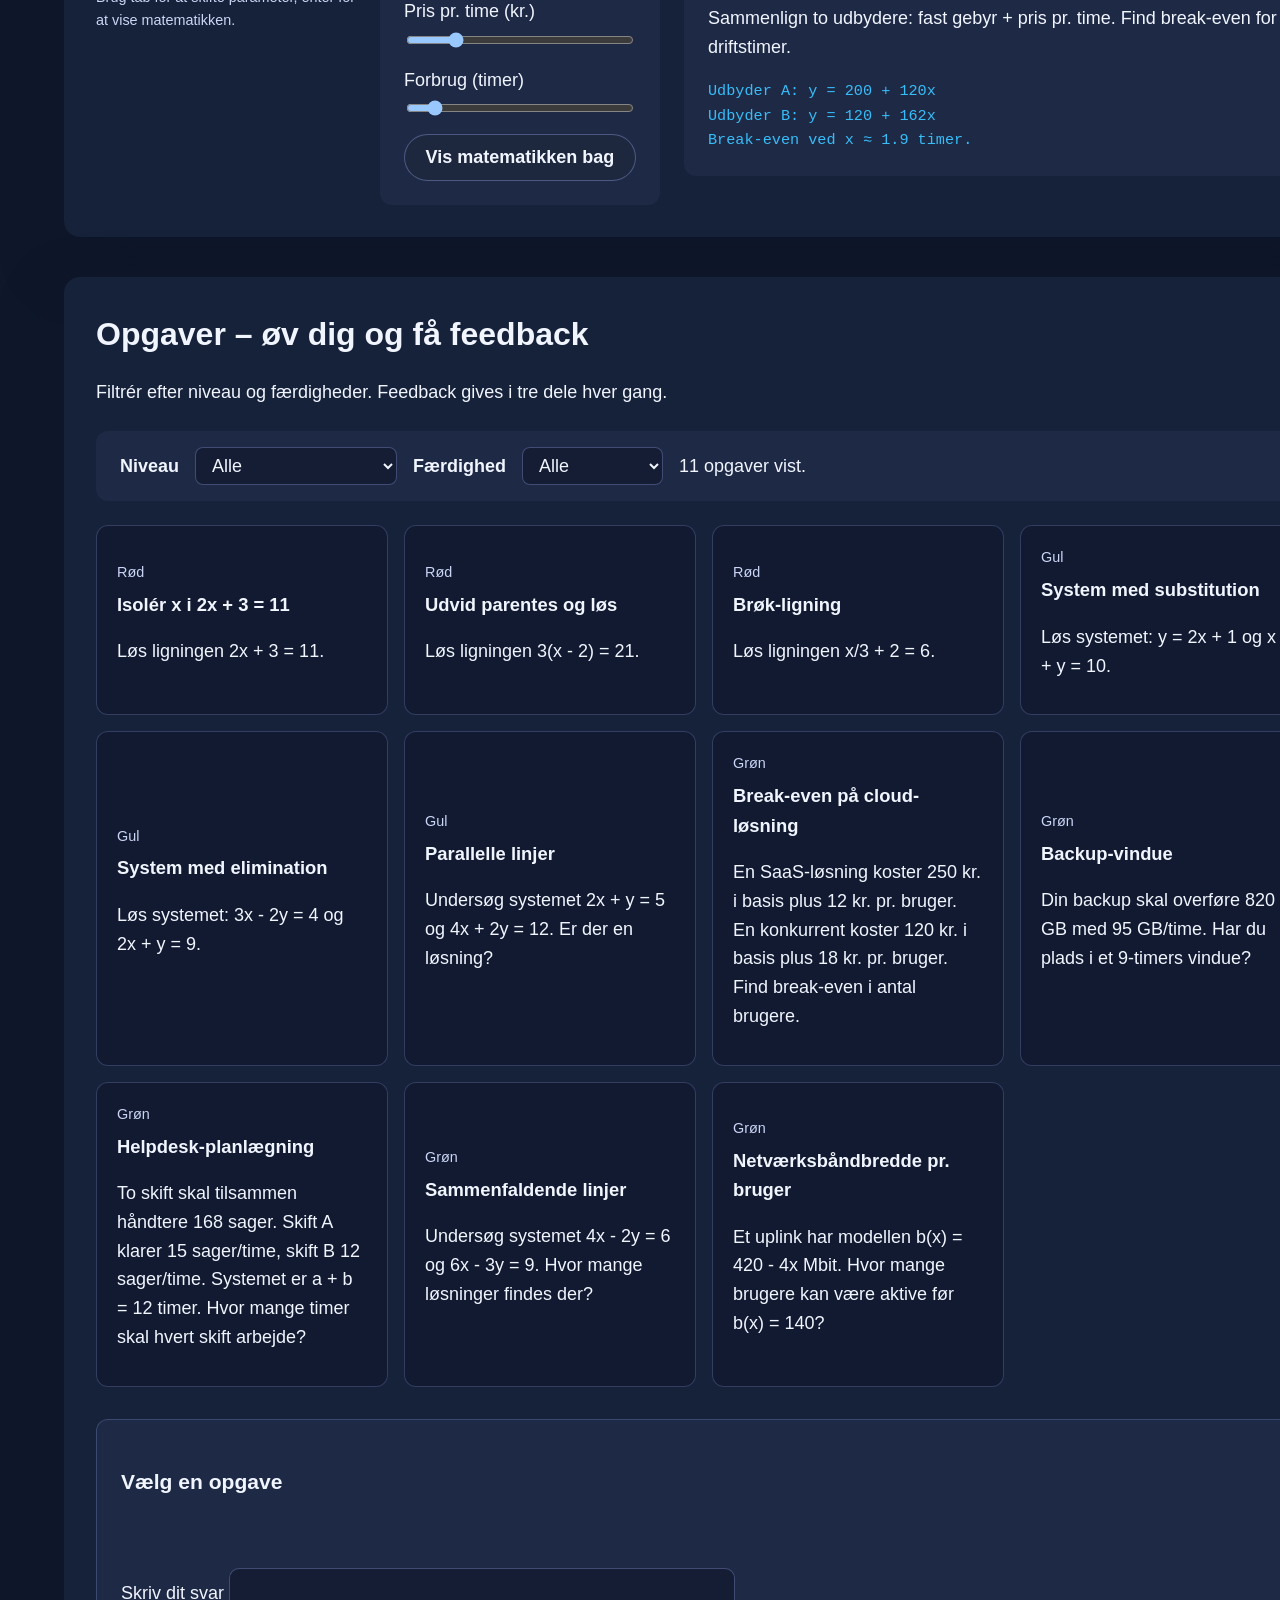
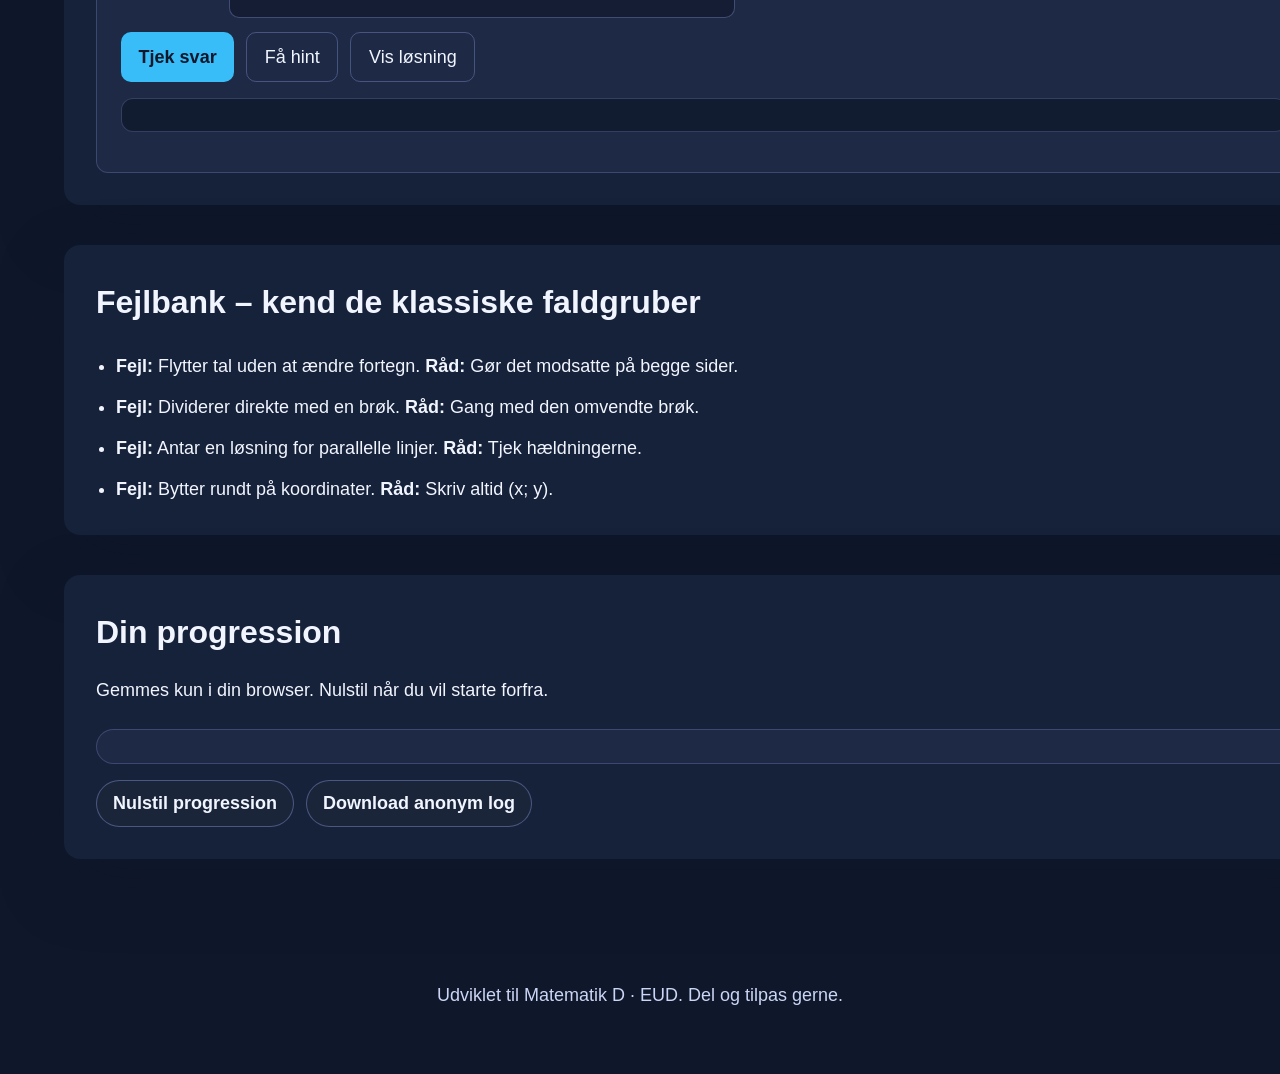
==== commit 407a4b23: "Add guided graph demo and stretch layout" ====
--- a/Matematik/ligninger/index.html
+++ b/Matematik/ligninger/index.html
@@ -38,7 +38,33 @@
     <section id="tutorial" class="card" aria-labelledby="tutorial-title">
       <div class="card__header">
         <h2 id="tutorial-title">Guidet tutorial – I Do → We Do → You Do</h2>
-        <p>Følg forløbet trin for trin. Hold musen over <span class="gloss" data-term="koefficient">fagord</span> for forklaringer.</p>
+        <p>Følg forløbet trin for trin. Hold musen over <span class="gloss" data-term="koefficient">fagord</span> for forklaringer. Brug den guidede graf-demonstration til at se hvert trin visualiseret.</p>
+      </div>
+
+      <div class="tutorial-demo" role="region" aria-label="Guidet eksempel med graf">
+        <div class="tutorial-demo__controls">
+          <div class="tutorial-demo__select">
+            <label for="demo-select">Prøv et eksempel</label>
+            <select id="demo-select">
+              <option value="isolation">Isolering af x</option>
+              <option value="substitution">Substitution</option>
+              <option value="elimination">Elimination</option>
+            </select>
+          </div>
+          <div class="tutorial-demo__stepper" role="group" aria-label="Trinkontrol">
+            <button id="demo-prev" class="chip" aria-label="Forrige trin">◀</button>
+            <span id="demo-step-indicator" aria-live="polite">Trin 1 af 3</span>
+            <button id="demo-next" class="chip" aria-label="Næste trin">▶</button>
+            <button id="demo-play" class="chip" aria-pressed="false">Afspil trin</button>
+          </div>
+        </div>
+        <div class="tutorial-demo__body">
+          <div class="tutorial-demo__text" id="demo-step-text" aria-live="polite">
+            <p>Vælg et eksempel for at se hvordan ligningen hænger sammen med grafen.</p>
+          </div>
+          <canvas id="demo-graph" width="520" height="340" role="img" aria-label="Illustration af trinvis løsning"></canvas>
+        </div>
+        <p class="tutorial-demo__note" id="demo-step-note" aria-live="polite"></p>
       </div>
 
       <ol class="tutorial-steps" role="list">
--- a/Matematik/ligninger/styles.css
+++ b/Matematik/ligninger/styles.css
@@ -49,8 +49,8 @@
 }
 
 .site-header__content {
-  max-width: 1100px;
-  margin: 0 auto;
+  width: 100%;
+  margin: 0;
   display: flex;
   flex-wrap: wrap;
   justify-content: space-between;
@@ -114,12 +114,12 @@
 }
 
 main {
-  max-width: 1100px;
-  margin: 0 auto;
-  padding: 2rem 1.5rem 4rem;
-  display: flex;
-  flex-direction: column;
-  gap: 2rem;
+  width: 100%;
+  margin: 0;
+  padding: 2.5rem clamp(1.5rem, 6vw, 4rem) 4rem;
+  display: grid;
+  gap: 2.5rem;
+  grid-template-columns: minmax(0, 1fr);
 }
 
 .card {
@@ -161,6 +161,75 @@
   gap: 1.5rem;
 }
 
+.tutorial-demo {
+  background: var(--bg-subtle);
+  border-radius: 14px;
+  padding: 1.5rem;
+  display: grid;
+  gap: 1.5rem;
+  box-shadow: inset 0 0 0 1px rgba(148, 163, 236, 0.12);
+}
+
+.tutorial-demo__controls {
+  display: flex;
+  flex-wrap: wrap;
+  gap: 1.25rem;
+  align-items: center;
+  justify-content: space-between;
+}
+
+.tutorial-demo__select {
+  display: flex;
+  flex-direction: column;
+  gap: 0.25rem;
+  font-weight: 600;
+}
+
+.tutorial-demo__select select {
+  background: rgba(15, 23, 42, 0.6);
+  border: 1px solid rgba(148, 163, 236, 0.4);
+  color: inherit;
+  border-radius: 8px;
+  padding: 0.5rem 0.75rem;
+}
+
+.tutorial-demo__stepper {
+  display: flex;
+  align-items: center;
+  gap: 0.75rem;
+}
+
+.tutorial-demo__stepper span {
+  font-weight: 600;
+  color: var(--text-muted);
+}
+
+.tutorial-demo__body {
+  display: grid;
+  gap: 1.5rem;
+  grid-template-columns: repeat(auto-fit, minmax(260px, 1fr));
+  align-items: center;
+}
+
+.tutorial-demo__text {
+  font-size: 1.05rem;
+  line-height: 1.8;
+}
+
+.tutorial-demo__text strong {
+  color: var(--accent);
+}
+
+.tutorial-demo__text p {
+  margin: 0;
+}
+
+.tutorial-demo__note {
+  margin: 0;
+  color: var(--text-muted);
+  font-size: 0.95rem;
+}
+
 .tutorial-step {
   background: var(--bg-subtle);
   padding: 1.5rem;
@@ -254,9 +323,10 @@
   align-items: center;
 }
 
-#graph {
+#graph,
+#demo-graph {
   width: 100%;
-  max-width: 640px;
+  max-width: 100%;
   border-radius: 12px;
   background: #0b1221;
   box-shadow: inset 0 0 0 1px rgba(148, 163, 236, 0.25);
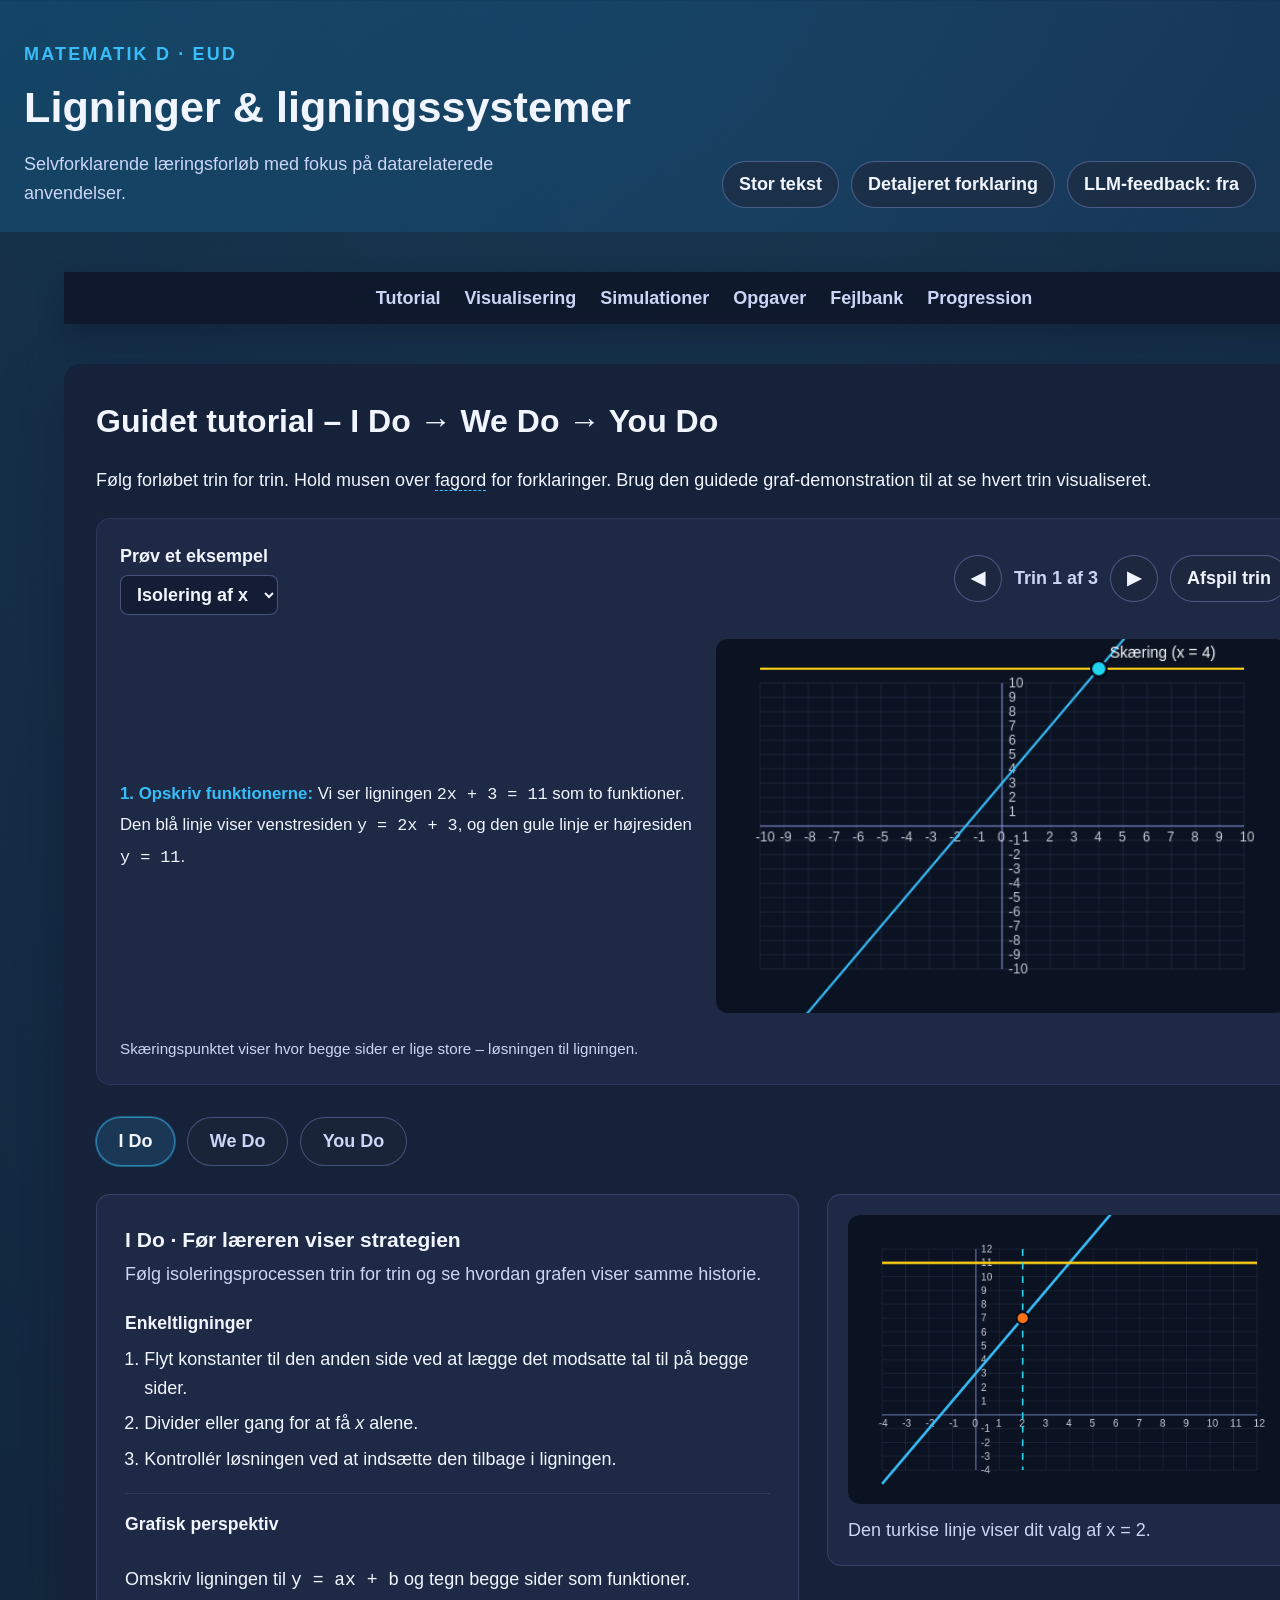
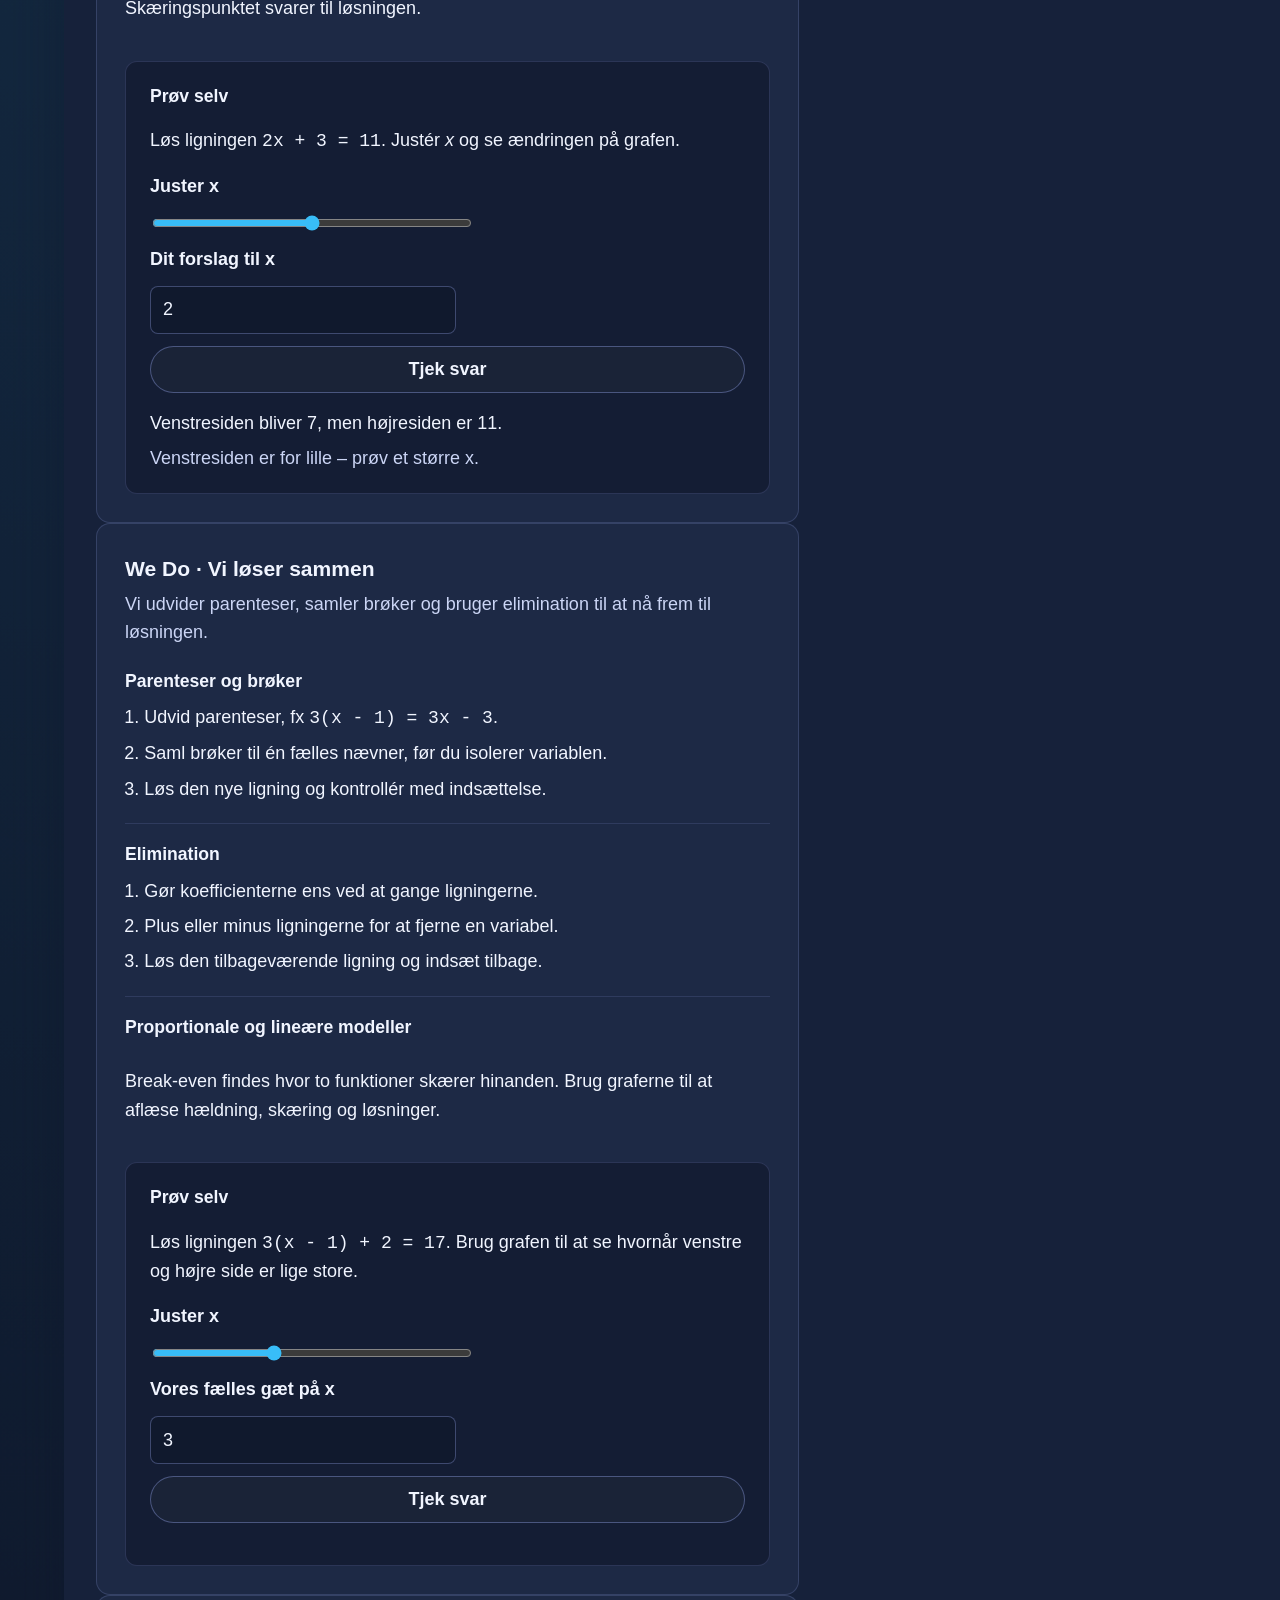
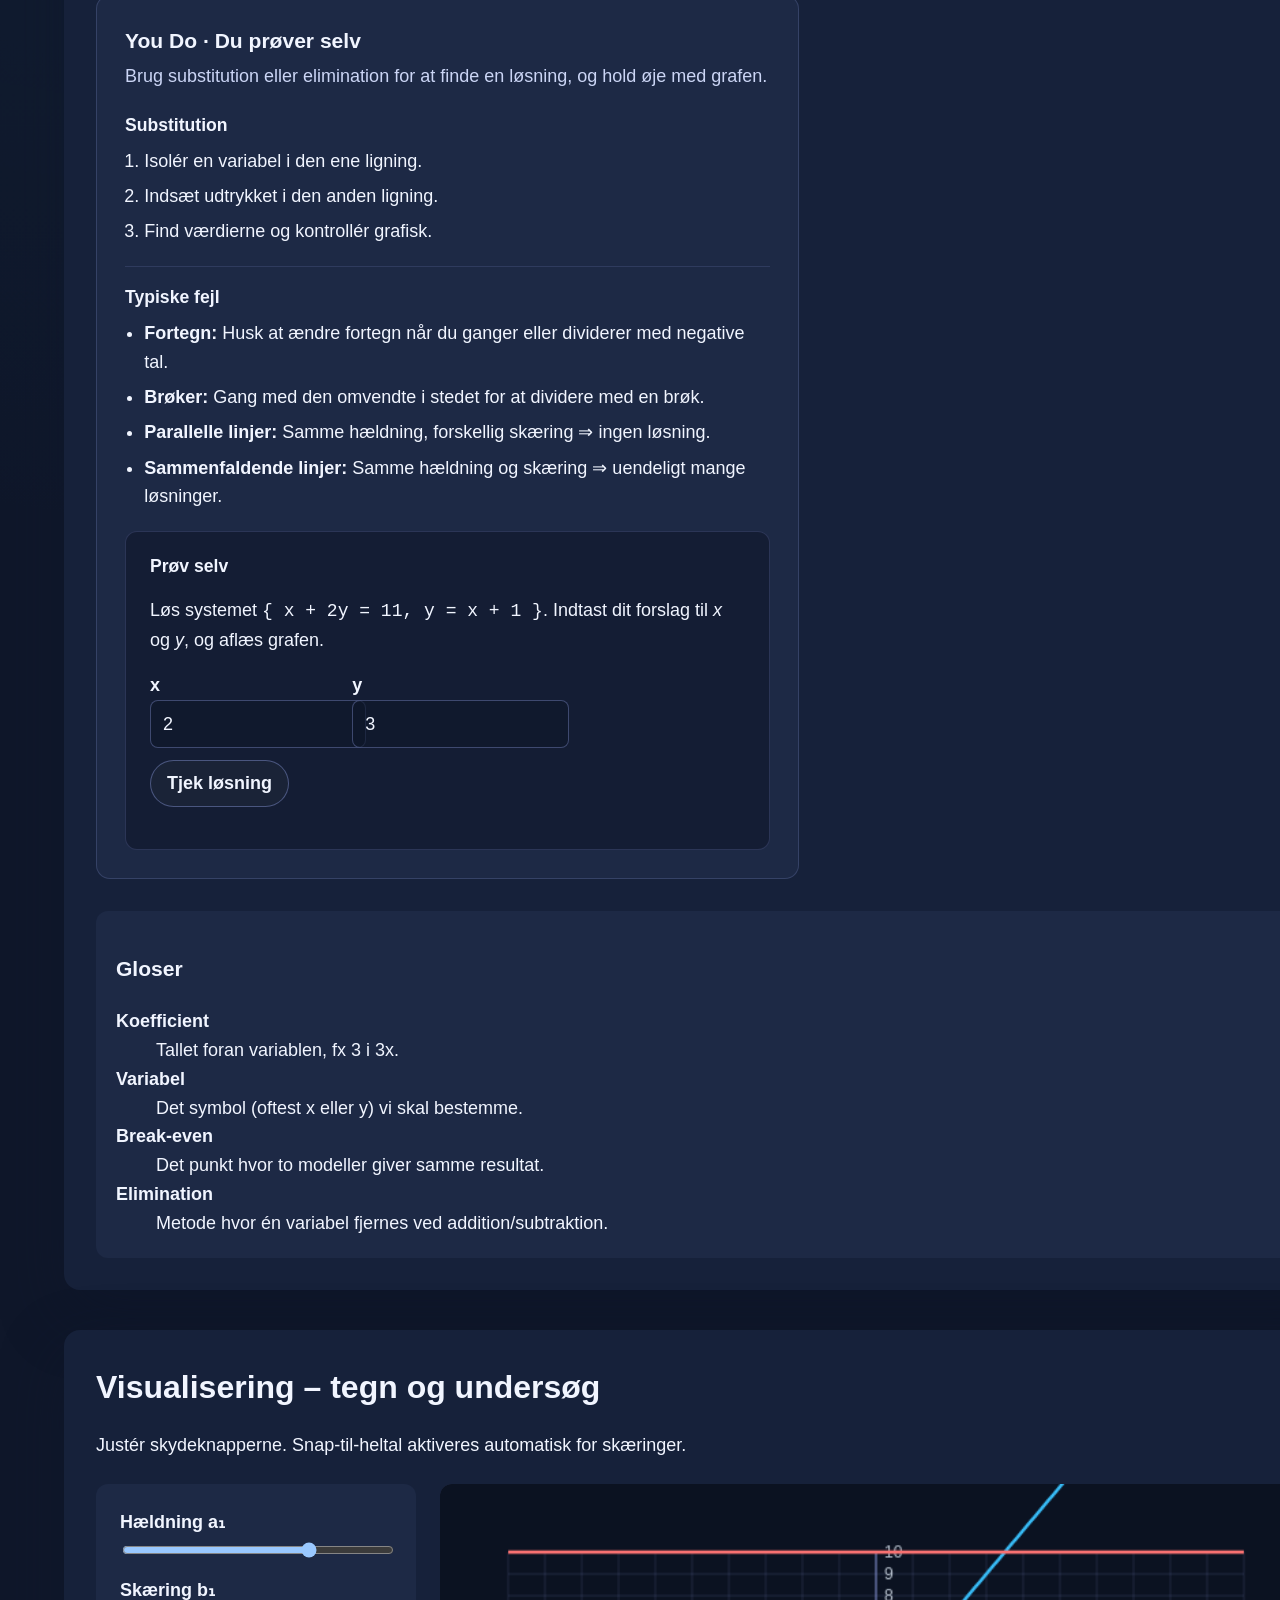
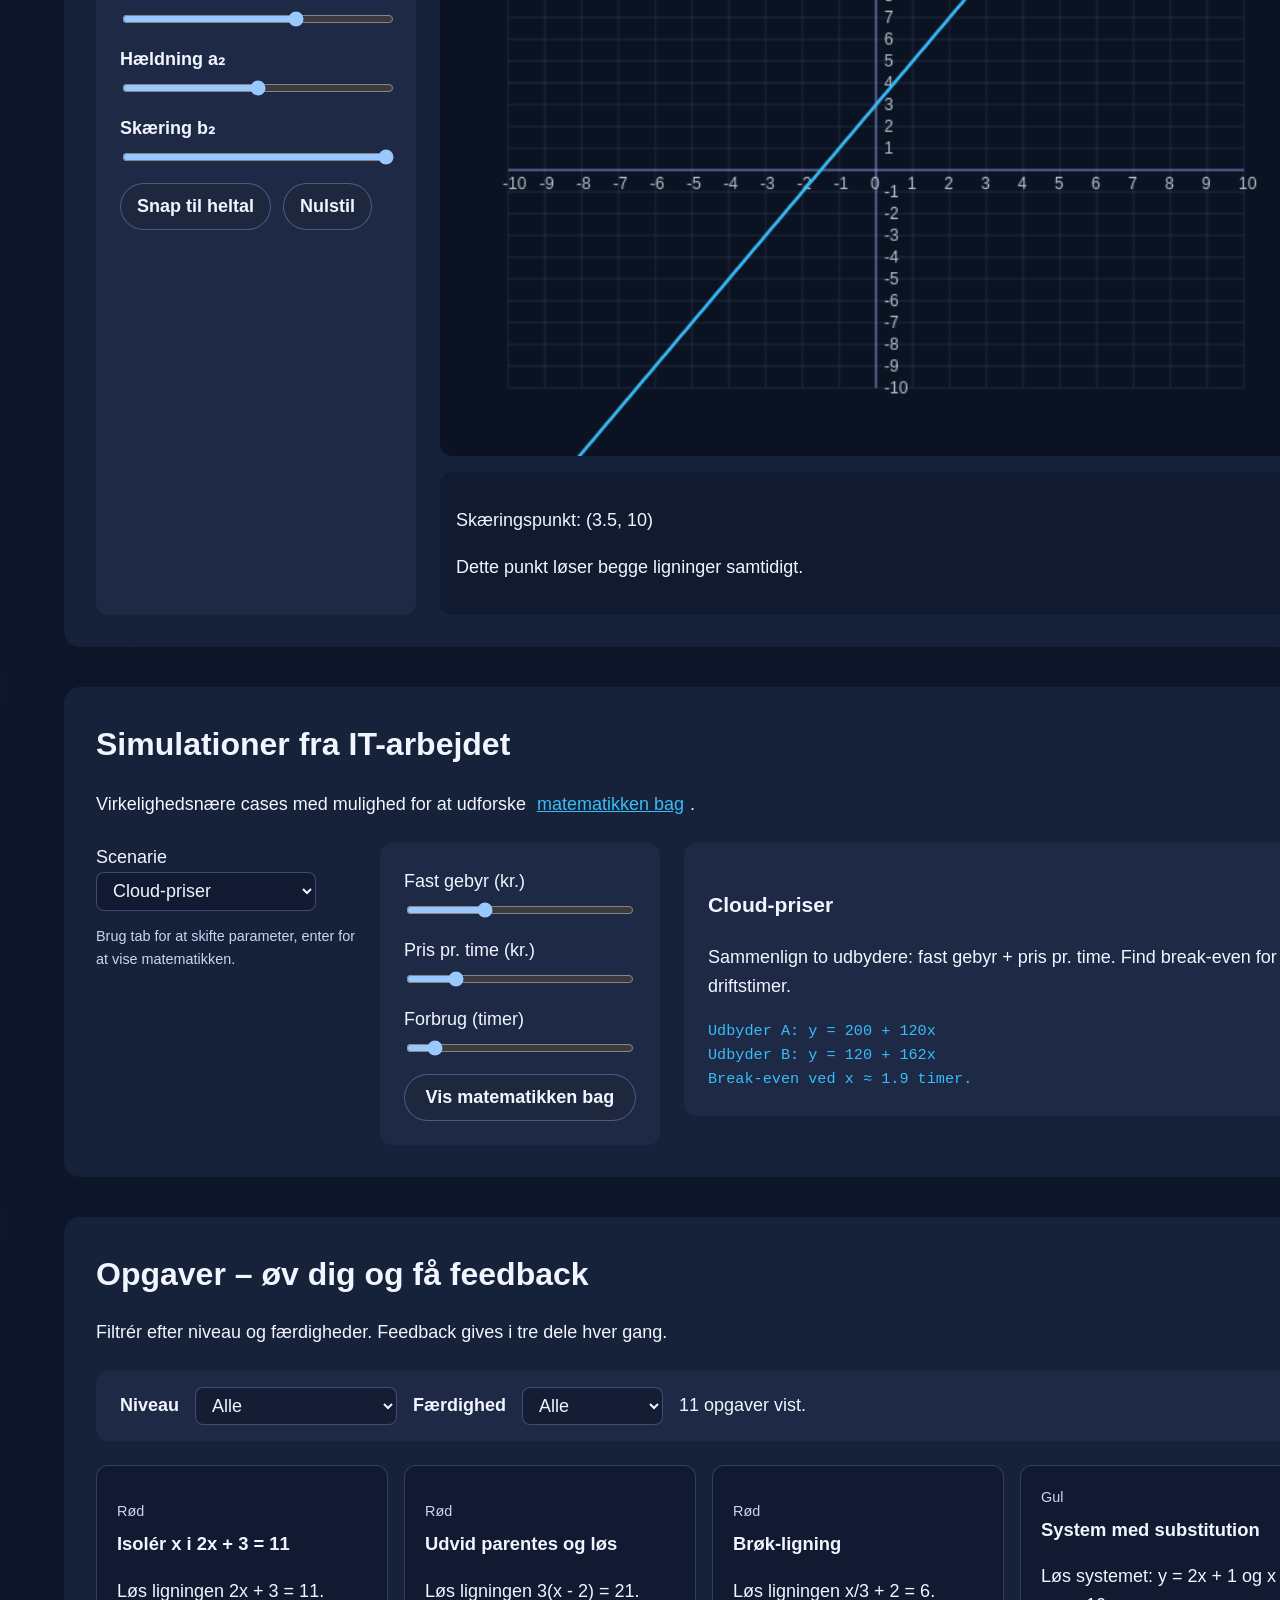
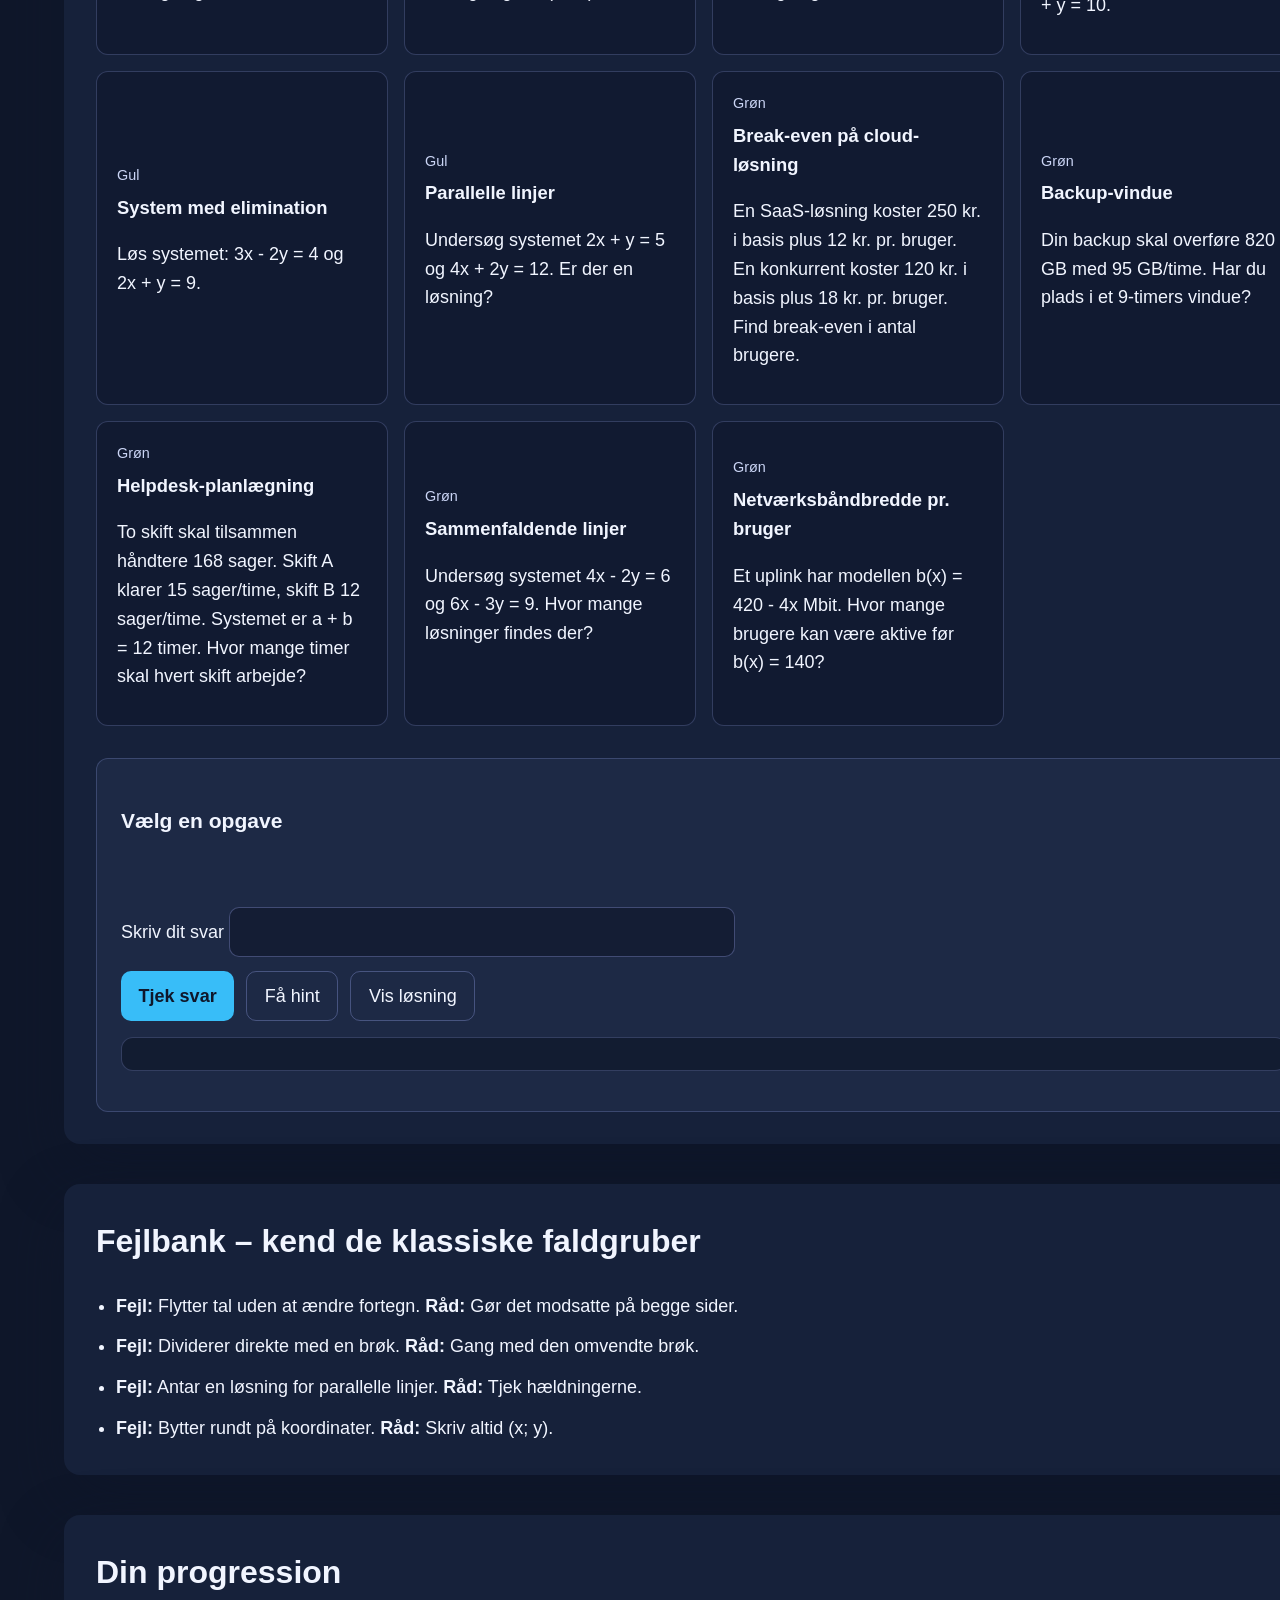
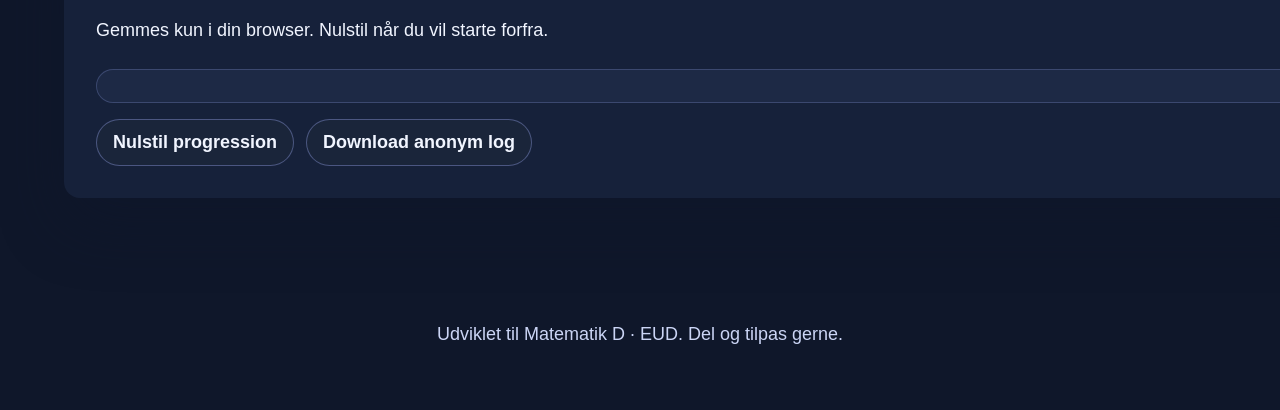
==== commit 1f5e2259: "Refine tutorial stages with interactive tasks and synced graphs" ====
--- a/Matematik/ligninger/index.html
+++ b/Matematik/ligninger/index.html
@@ -67,88 +67,137 @@
         <p class="tutorial-demo__note" id="demo-step-note" aria-live="polite"></p>
       </div>
 
-      <ol class="tutorial-steps" role="list">
-        <li id="tutorial-single-equation" class="tutorial-step" data-stage="i-do">
-          <header>
-            <h3>I Do · Enkeltligninger</h3>
-            <p data-detail="Husk at gøre det samme på begge sider for at bevare lighed." class="lead">En ligning som <code>ax + b = c</code> løses ved at isolere <span class="gloss" data-term="variabel">variablen</span>.</p>
-          </header>
-          <ol>
-            <li>Flyt konstanter væk fra venstresiden ved at lægge det modsatte tal til på begge sider.</li>
-            <li>Divider eller gang for at få <em>x</em> alene.</li>
-            <li>Kontrollér løsningen ved indsættelse.</li>
-          </ol>
-          <button class="graph-link" data-graph="single" data-preset='{"a":2,"b":3,"c":11}'>Se det på grafen</button>
-        </li>
-
-        <li id="tutorial-parentheses" class="tutorial-step" data-stage="we-do">
-          <header>
-            <h3>We Do · Parenteser og brøker</h3>
-            <p data-detail="Brug distributiv lov og fællesnævner før isolering." class="lead">Parenteser og brøker håndteres, før variablen isoleres.</p>
-          </header>
-          <ol>
-            <li>Udvid parenteser (fx <code>k(a + b) = ka + kb</code>).</li>
-            <li>Saml brøker med fællesnævner.</li>
-            <li>Løs den nye enkeltligning.</li>
-          </ol>
-          <button class="graph-link" data-graph="single" data-preset='{"a":1.5,"b":-4,"c":5}'>Se det på grafen</button>
-        </li>
-
-        <li id="tutorial-two-equations" class="tutorial-step" data-stage="you-do">
-          <header>
-            <h3>You Do · Systemer med substitution</h3>
-            <p data-detail="Vælg den letteste ligning at isolere først." class="lead">Erstat én variabel med et udtryk fra en anden ligning.</p>
-          </header>
-          <ol>
-            <li>Isolér en variabel i den ene ligning.</li>
-            <li>Indsæt udtrykket i den anden ligning.</li>
-            <li>Regn løsningen og indsæt tilbage.</li>
-          </ol>
-          <button class="graph-link" data-graph="system" data-preset='{"a1":1,"b1":2,"c1":8,"a2":2,"b2":-1,"c2":3}'>Se det på grafen</button>
-        </li>
-
-        <li id="tutorial-elimination" class="tutorial-step" data-stage="we-do">
-          <header>
-            <h3>We Do · Elimination</h3>
-            <p data-detail="Multiplicér så koefficienterne bliver ens (evt. med fortegn)." class="lead">Fjern en variabel ved at lægge ligninger sammen eller trække fra.</p>
-          </header>
-          <ol>
-            <li>Gør koefficienterne ens.</li>
-            <li>Plus/minus ligningerne for at eliminere variablen.</li>
-            <li>Løs den tilbageværende ligning.</li>
-          </ol>
-          <button class="graph-link" data-graph="system" data-preset='{"a1":3,"b1":-2,"c1":4,"a2":2,"b2":1,"c2":9}'>Se det på grafen</button>
-        </li>
-
-        <li id="tutorial-graph" class="tutorial-step" data-stage="i-do">
-          <header>
-            <h3>I Do · Grafisk løsning</h3>
-            <p data-detail="Skriv ligningen som y = ax + b for at aflæse hældning og skæring." class="lead">Skæringspunktet viser løsningen. Parallelle linjer ⇒ ingen løsning.</p>
-          </header>
-          <button class="graph-link" data-graph="system" data-preset='{"a1":1,"b1":-3,"c1":6,"a2":1,"b2":-3,"c2":2}'>Se det på grafen</button>
-        </li>
-
-        <li id="tutorial-models" class="tutorial-step" data-stage="we-do">
-          <header>
-            <h3>We Do · Proportionale &amp; lineære modeller</h3>
-            <p data-detail="Break-even findes hvor to funktioner har samme værdi." class="lead">Brug modeller til at sammenligne løsninger i data-scenarier.</p>
-          </header>
-          <button class="graph-link" data-graph="model" data-preset='{"a":15,"b":200,"a2":10,"b2":400}'>Se det på grafen</button>
-        </li>
-
-        <li id="tutorial-pitfalls" class="tutorial-step" data-stage="you-do">
-          <header>
-            <h3>You Do · Typiske fejl</h3>
-          </header>
-          <ul class="pitfalls">
-            <li><strong>Fortegn:</strong> skift fortegn ved at gange med −1.</li>
-            <li><strong>Brøker:</strong> divider ikke med brøk – gang med den omvendte.</li>
-            <li><strong>Parallelle linjer:</strong> samme hældning, forskellig skæring ⇒ ingen løsning.</li>
-            <li><strong>Sammenfaldende linjer:</strong> samme hældning og skæring ⇒ uendeligt mange løsninger.</li>
-          </ul>
-          <button class="graph-link" data-graph="system" data-preset='{"a1":2,"b1":-4,"c1":6,"a2":1,"b2":-2,"c2":3}'>Se det på grafen</button>
-        </li>
-      </ol>
+      <div class="tutorial-stages" role="region" aria-label="Læringsfaser">
+        <div class="tutorial-stages__nav" role="tablist" aria-label="Vælg fase">
+          <button type="button" class="tutorial-stage-button" data-stage-toggle="i-do" id="stage-tab-i-do" role="tab" aria-selected="true" aria-controls="stage-panel-i-do" tabindex="0">I Do</button>
+          <button type="button" class="tutorial-stage-button" data-stage-toggle="we-do" id="stage-tab-we-do" role="tab" aria-selected="false" aria-controls="stage-panel-we-do" tabindex="-1">We Do</button>
+          <button type="button" class="tutorial-stage-button" data-stage-toggle="you-do" id="stage-tab-you-do" role="tab" aria-selected="false" aria-controls="stage-panel-you-do" tabindex="-1">You Do</button>
+        </div>
+        <div class="tutorial-stages__layout">
+          <div class="tutorial-stages__panels">
+            <article class="stage-panel" id="stage-panel-i-do" data-stage-panel="i-do" role="tabpanel" aria-labelledby="stage-tab-i-do">
+              <header>
+                <h3>I Do · Før læreren viser strategien</h3>
+                <p class="lead">Følg isoleringsprocessen trin for trin og se hvordan grafen viser samme historie.</p>
+              </header>
+              <section aria-labelledby="stage-i-do-single">
+                <h4 id="stage-i-do-single">Enkeltligninger</h4>
+                <ol>
+                  <li>Flyt konstanter til den anden side ved at lægge det modsatte tal til på begge sider.</li>
+                  <li>Divider eller gang for at få <em>x</em> alene.</li>
+                  <li>Kontrollér løsningen ved at indsætte den tilbage i ligningen.</li>
+                </ol>
+              </section>
+              <section aria-labelledby="stage-i-do-graph">
+                <h4 id="stage-i-do-graph">Grafisk perspektiv</h4>
+                <p>Omskriv ligningen til <code>y = ax + b</code> og tegn begge sider som funktioner. Skæringspunktet svarer til løsningen.</p>
+              </section>
+              <div class="stage-example" data-stage-example="i-do">
+                <h4>Prøv selv</h4>
+                <p class="stage-example__prompt">Løs ligningen <code>2x + 3 = 11</code>. Justér <em>x</em> og se ændringen på grafen.</p>
+                <div class="stage-example__controls">
+                  <label for="stage-i-do-slider">Juster x</label>
+                  <input type="range" id="stage-i-do-slider" min="-4" max="8" step="0.5" value="2" data-stage-value="i-do:x">
+                  <label for="stage-i-do-input">Dit forslag til x</label>
+                  <input type="number" id="stage-i-do-input" step="0.1" value="2" data-stage-value="i-do:x">
+                  <button type="button" class="chip" data-stage-check="i-do">Tjek svar</button>
+                </div>
+                <div class="stage-example__feedback">
+                  <p data-stage-feedback="i-do" aria-live="polite"></p>
+                  <p data-stage-detail="i-do" class="muted"></p>
+                </div>
+              </div>
+            </article>
+            <article class="stage-panel" id="stage-panel-we-do" data-stage-panel="we-do" role="tabpanel" aria-labelledby="stage-tab-we-do" hidden>
+              <header>
+                <h3>We Do · Vi løser sammen</h3>
+                <p class="lead">Vi udvider parenteser, samler brøker og bruger elimination til at nå frem til løsningen.</p>
+              </header>
+              <section aria-labelledby="stage-we-do-parentheses">
+                <h4 id="stage-we-do-parentheses">Parenteser og brøker</h4>
+                <ol>
+                  <li>Udvid parenteser, fx <code>3(x - 1) = 3x - 3</code>.</li>
+                  <li>Saml brøker til én fælles nævner, før du isolerer variablen.</li>
+                  <li>Løs den nye ligning og kontrollér med indsættelse.</li>
+                </ol>
+              </section>
+              <section aria-labelledby="stage-we-do-elimination">
+                <h4 id="stage-we-do-elimination">Elimination</h4>
+                <ol>
+                  <li>Gør koefficienterne ens ved at gange ligningerne.</li>
+                  <li>Plus eller minus ligningerne for at fjerne en variabel.</li>
+                  <li>Løs den tilbageværende ligning og indsæt tilbage.</li>
+                </ol>
+              </section>
+              <section aria-labelledby="stage-we-do-models">
+                <h4 id="stage-we-do-models">Proportionale og lineære modeller</h4>
+                <p>Break-even findes hvor to funktioner skærer hinanden. Brug graferne til at aflæse hældning, skæring og løsninger.</p>
+              </section>
+              <div class="stage-example" data-stage-example="we-do">
+                <h4>Prøv selv</h4>
+                <p class="stage-example__prompt">Løs ligningen <code>3(x - 1) + 2 = 17</code>. Brug grafen til at se hvornår venstre og højre side er lige store.</p>
+                <div class="stage-example__controls">
+                  <label for="stage-we-do-slider">Juster x</label>
+                  <input type="range" id="stage-we-do-slider" min="0" max="8" step="0.5" value="3" data-stage-value="we-do:x">
+                  <label for="stage-we-do-input">Vores fælles gæt på x</label>
+                  <input type="number" id="stage-we-do-input" step="0.1" value="3" data-stage-value="we-do:x">
+                  <button type="button" class="chip" data-stage-check="we-do">Tjek svar</button>
+                </div>
+                <div class="stage-example__feedback">
+                  <p data-stage-feedback="we-do" aria-live="polite"></p>
+                  <p data-stage-detail="we-do" class="muted"></p>
+                </div>
+              </div>
+            </article>
+            <article class="stage-panel" id="stage-panel-you-do" data-stage-panel="you-do" role="tabpanel" aria-labelledby="stage-tab-you-do" hidden>
+              <header>
+                <h3>You Do · Du prøver selv</h3>
+                <p class="lead">Brug substitution eller elimination for at finde en løsning, og hold øje med grafen.</p>
+              </header>
+              <section aria-labelledby="stage-you-do-substitution">
+                <h4 id="stage-you-do-substitution">Substitution</h4>
+                <ol>
+                  <li>Isolér en variabel i den ene ligning.</li>
+                  <li>Indsæt udtrykket i den anden ligning.</li>
+                  <li>Find værdierne og kontrollér grafisk.</li>
+                </ol>
+              </section>
+              <section aria-labelledby="stage-you-do-pitfalls">
+                <h4 id="stage-you-do-pitfalls">Typiske fejl</h4>
+                <ul class="pitfalls">
+                  <li><strong>Fortegn:</strong> Husk at ændre fortegn når du ganger eller dividerer med negative tal.</li>
+                  <li><strong>Brøker:</strong> Gang med den omvendte i stedet for at dividere med en brøk.</li>
+                  <li><strong>Parallelle linjer:</strong> Samme hældning, forskellig skæring ⇒ ingen løsning.</li>
+                  <li><strong>Sammenfaldende linjer:</strong> Samme hældning og skæring ⇒ uendeligt mange løsninger.</li>
+                </ul>
+              </section>
+              <div class="stage-example" data-stage-example="you-do">
+                <h4>Prøv selv</h4>
+                <p class="stage-example__prompt">Løs systemet <code>{ x + 2y = 11, y = x + 1 }</code>. Indtast dit forslag til <em>x</em> og <em>y</em>, og aflæs grafen.</p>
+                <div class="stage-example__controls stage-example__controls--grid">
+                  <div>
+                    <label for="stage-you-do-x">x</label>
+                    <input type="number" id="stage-you-do-x" step="0.1" value="2" data-stage-value="you-do:x">
+                  </div>
+                  <div>
+                    <label for="stage-you-do-y">y</label>
+                    <input type="number" id="stage-you-do-y" step="0.1" value="3" data-stage-value="you-do:y">
+                  </div>
+                  <button type="button" class="chip" data-stage-check="you-do">Tjek løsning</button>
+                </div>
+                <div class="stage-example__feedback">
+                  <p data-stage-feedback="you-do" aria-live="polite"></p>
+                  <p data-stage-detail="you-do" class="muted"></p>
+                </div>
+              </div>
+            </article>
+          </div>
+          <aside class="tutorial-stage-visual" aria-live="polite">
+            <canvas id="stage-graph" width="520" height="340" role="img" aria-label="Graf for den valgte fase"></canvas>
+            <p id="stage-graph-feedback" class="muted"></p>
+          </aside>
+        </div>
+      </div>
 
       <aside id="glossary" aria-label="Gloseliste" class="card__aside">
         <h3>Gloser</h3>
--- a/Matematik/ligninger/styles.css
+++ b/Matematik/ligninger/styles.css
@@ -230,32 +230,196 @@
   font-size: 0.95rem;
 }
 
-.tutorial-step {
-  background: var(--bg-subtle);
-  padding: 1.5rem;
-  border-radius: 12px;
-  border: 1px solid transparent;
-  position: relative;
-}
-
-.tutorial-step[data-stage="i-do"] {
-  border-color: rgba(56, 189, 248, 0.4);
-}
-
-.tutorial-step[data-stage="we-do"] {
-  border-color: rgba(45, 212, 191, 0.35);
-}
-
-.tutorial-step[data-stage="you-do"] {
-  border-color: rgba(251, 191, 36, 0.4);
-}
-
-.tutorial-step h3 {
-  margin-top: 0;
-}
-
 .lead {
   color: var(--text-muted);
+}
+
+.muted {
+  color: var(--text-muted);
+}
+
+.tutorial-stages {
+  display: grid;
+  gap: 1.75rem;
+  margin-top: 2rem;
+}
+
+.tutorial-stages__nav {
+  display: flex;
+  flex-wrap: wrap;
+  gap: 0.75rem;
+}
+
+.tutorial-stage-button {
+  border: 1px solid rgba(148, 163, 236, 0.35);
+  background: rgba(30, 41, 59, 0.45);
+  color: var(--text-muted);
+  border-radius: 999px;
+  padding: 0.55rem 1.35rem;
+  font-weight: 700;
+  cursor: pointer;
+  transition: border-color 0.2s ease, color 0.2s ease, background 0.2s ease, box-shadow 0.2s ease;
+}
+
+.tutorial-stage-button.is-active,
+.tutorial-stage-button[aria-selected="true"] {
+  color: var(--text);
+  background: rgba(56, 189, 248, 0.15);
+  border-color: rgba(56, 189, 248, 0.6);
+  box-shadow: 0 0 0 1px rgba(56, 189, 248, 0.4);
+}
+
+.tutorial-stage-button:focus {
+  outline: 2px solid var(--accent);
+  outline-offset: 2px;
+}
+
+.tutorial-stages__layout {
+  display: grid;
+  gap: 1.75rem;
+  grid-template-columns: minmax(0, 1.45fr) minmax(0, 1fr);
+  align-items: flex-start;
+}
+
+.tutorial-stages__panels {
+  display: grid;
+}
+
+.stage-panel {
+  background: var(--bg-subtle);
+  border-radius: 14px;
+  padding: 1.75rem;
+  border: 1px solid rgba(148, 163, 236, 0.2);
+  display: grid;
+  gap: 1.25rem;
+}
+
+.stage-panel header h3 {
+  margin: 0 0 0.25rem;
+}
+
+.stage-panel header p {
+  margin: 0;
+}
+
+.stage-panel section {
+  display: grid;
+  gap: 0.5rem;
+}
+
+.stage-panel section + section {
+  border-top: 1px solid rgba(148, 163, 236, 0.15);
+  padding-top: 1rem;
+}
+
+.stage-panel ol,
+.stage-panel ul {
+  margin: 0;
+  padding-left: 1.2rem;
+  display: grid;
+  gap: 0.4rem;
+}
+
+.stage-panel h4 {
+  margin: 0;
+  font-size: 1.1rem;
+}
+
+.stage-example {
+  background: rgba(15, 23, 42, 0.6);
+  border: 1px solid rgba(148, 163, 236, 0.18);
+  border-radius: 12px;
+  padding: 1.25rem 1.5rem;
+  display: grid;
+  gap: 1rem;
+}
+
+.stage-example h4 {
+  margin: 0;
+}
+
+.stage-example__prompt {
+  margin: 0;
+}
+
+.stage-example__controls {
+  display: grid;
+  gap: 0.75rem;
+}
+
+.stage-example__controls label {
+  font-weight: 600;
+}
+
+.stage-example__controls input[type="number"],
+.stage-example__controls input[type="text"] {
+  width: min(100%, 280px);
+  padding: 0.55rem 0.75rem;
+  border-radius: 8px;
+  border: 1px solid rgba(148, 163, 236, 0.35);
+  background: rgba(15, 23, 42, 0.65);
+  color: var(--text);
+}
+
+.stage-example__controls input[type="number"]:focus,
+.stage-example__controls input[type="text"]:focus {
+  outline: 3px solid rgba(56, 189, 248, 0.4);
+  outline-offset: 2px;
+}
+
+.stage-example__controls input[type="range"] {
+  width: min(100%, 320px);
+  accent-color: var(--accent);
+}
+
+.stage-example__controls--grid {
+  grid-template-columns: repeat(auto-fit, minmax(140px, 1fr));
+  align-items: end;
+}
+
+.stage-example__controls--grid button {
+  grid-column: 1 / -1;
+  justify-self: flex-start;
+}
+
+.stage-example__feedback {
+  display: grid;
+  gap: 0.4rem;
+}
+
+.stage-example__feedback p {
+  margin: 0;
+}
+
+.stage-example__feedback [data-status="correct"] {
+  color: var(--success);
+}
+
+.stage-example__feedback [data-status="incorrect"] {
+  color: var(--danger);
+}
+
+.tutorial-stage-visual {
+  background: var(--bg-subtle);
+  border-radius: 14px;
+  padding: 1.25rem;
+  border: 1px solid rgba(148, 163, 236, 0.2);
+  display: grid;
+  gap: 0.75rem;
+}
+
+.tutorial-stage-visual p {
+  margin: 0;
+}
+
+@media (max-width: 1100px) {
+  .tutorial-stages__layout {
+    grid-template-columns: 1fr;
+  }
+
+  .tutorial-stage-visual {
+    order: -1;
+  }
 }
 
 .graph-link {
@@ -324,7 +488,8 @@
 }
 
 #graph,
-#demo-graph {
+#demo-graph,
+#stage-graph {
   width: 100%;
   max-width: 100%;
   border-radius: 12px;
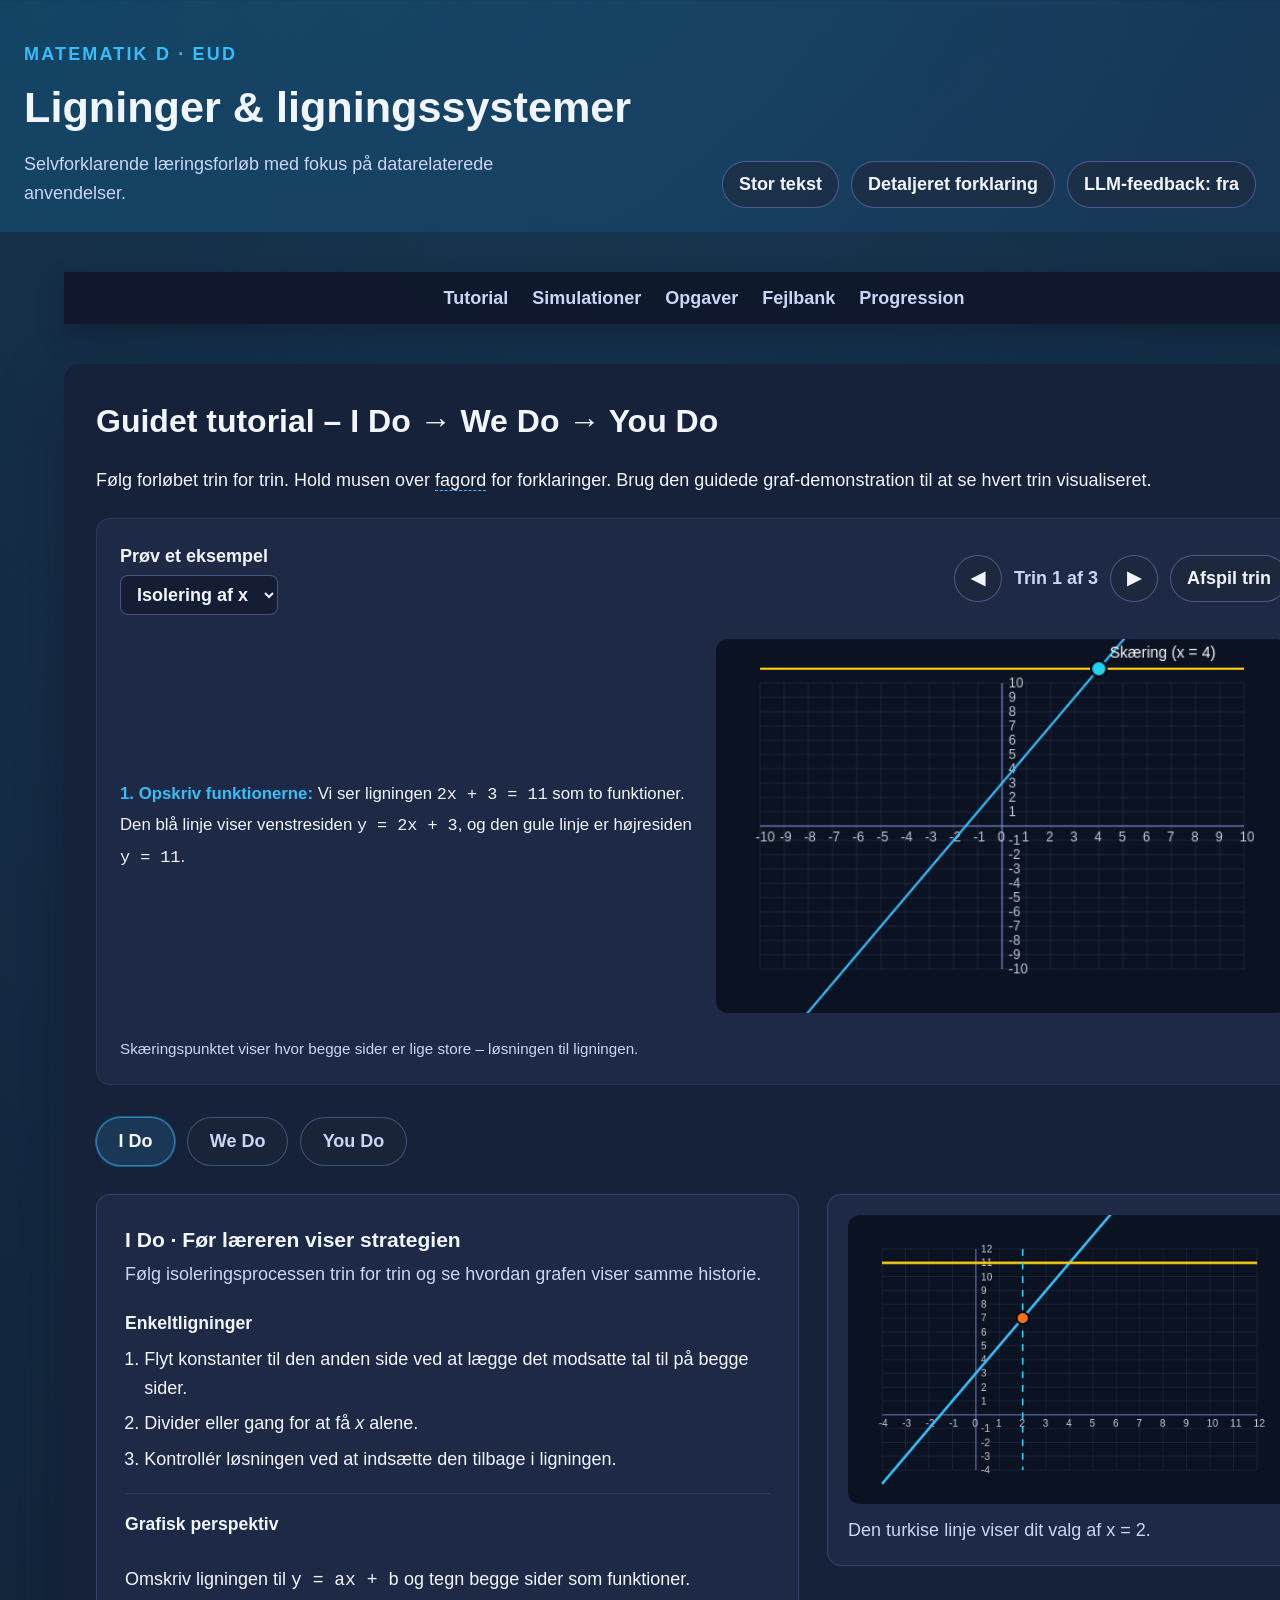
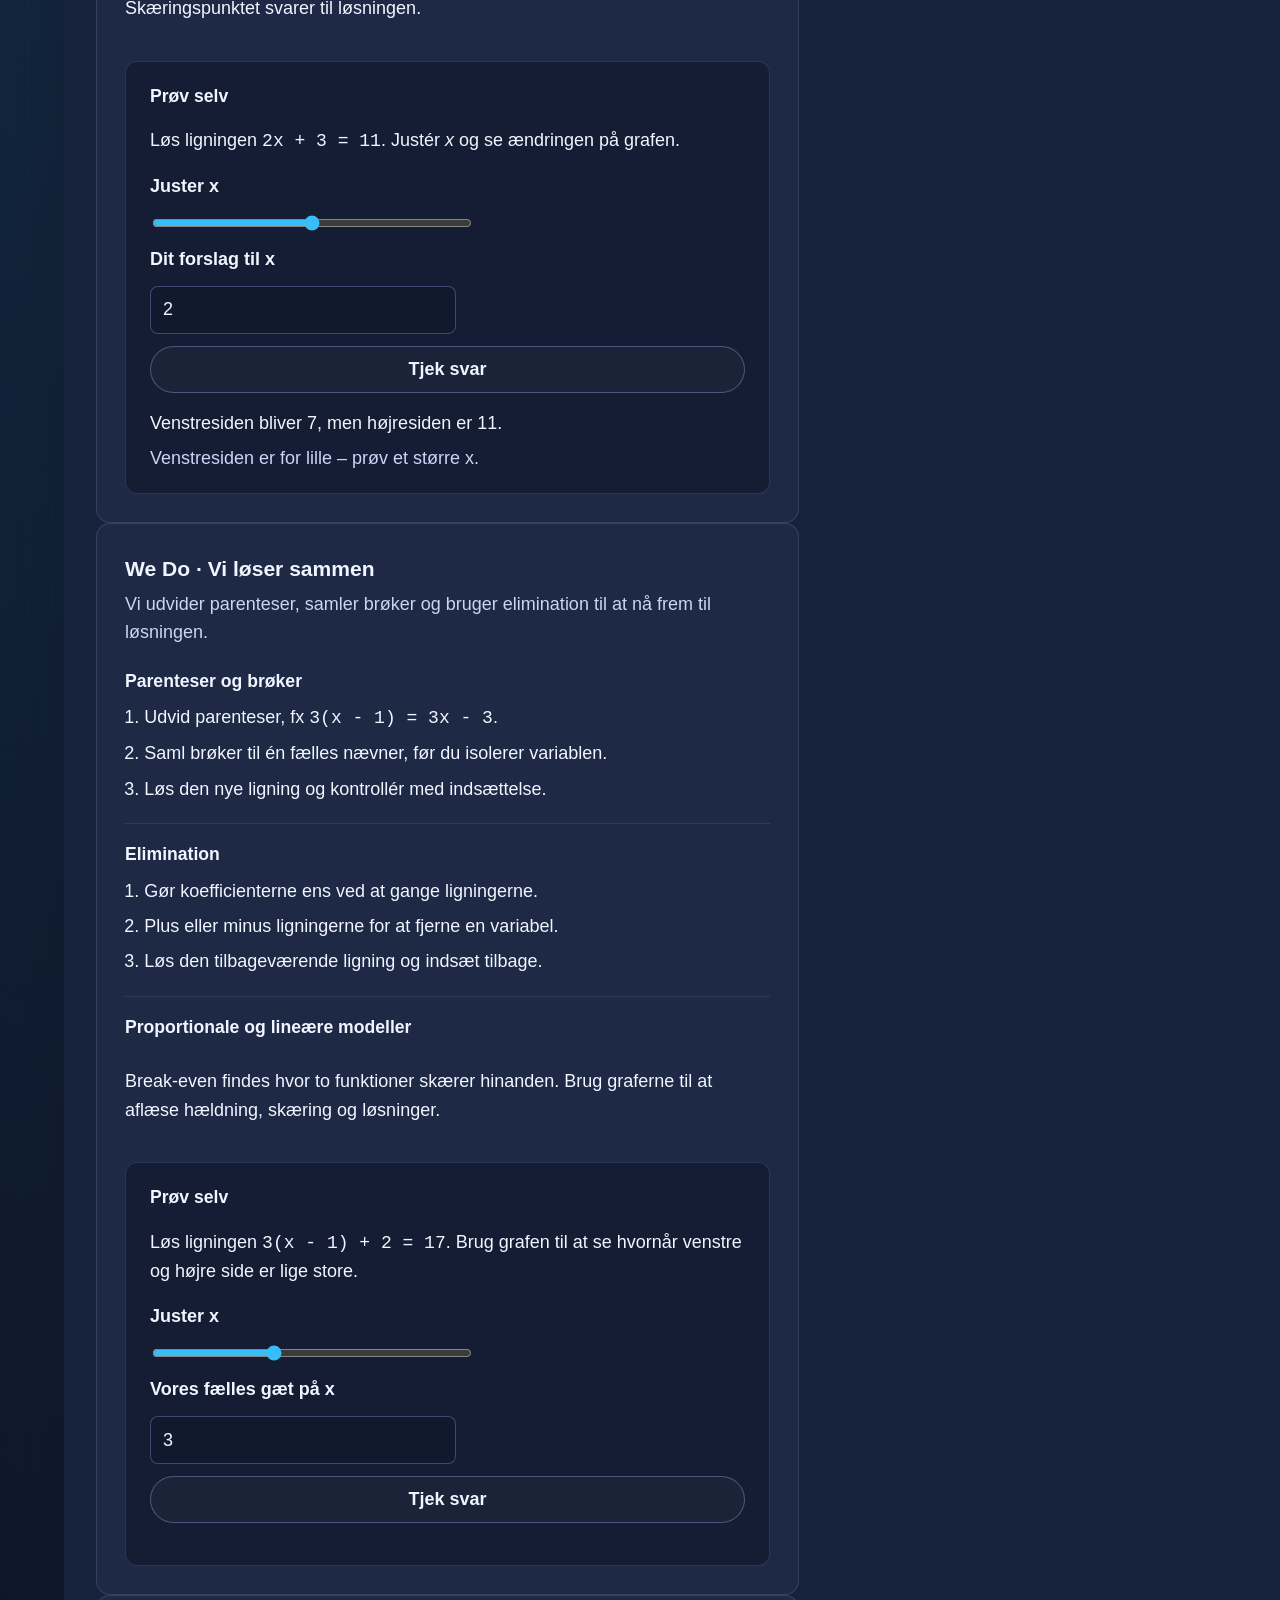
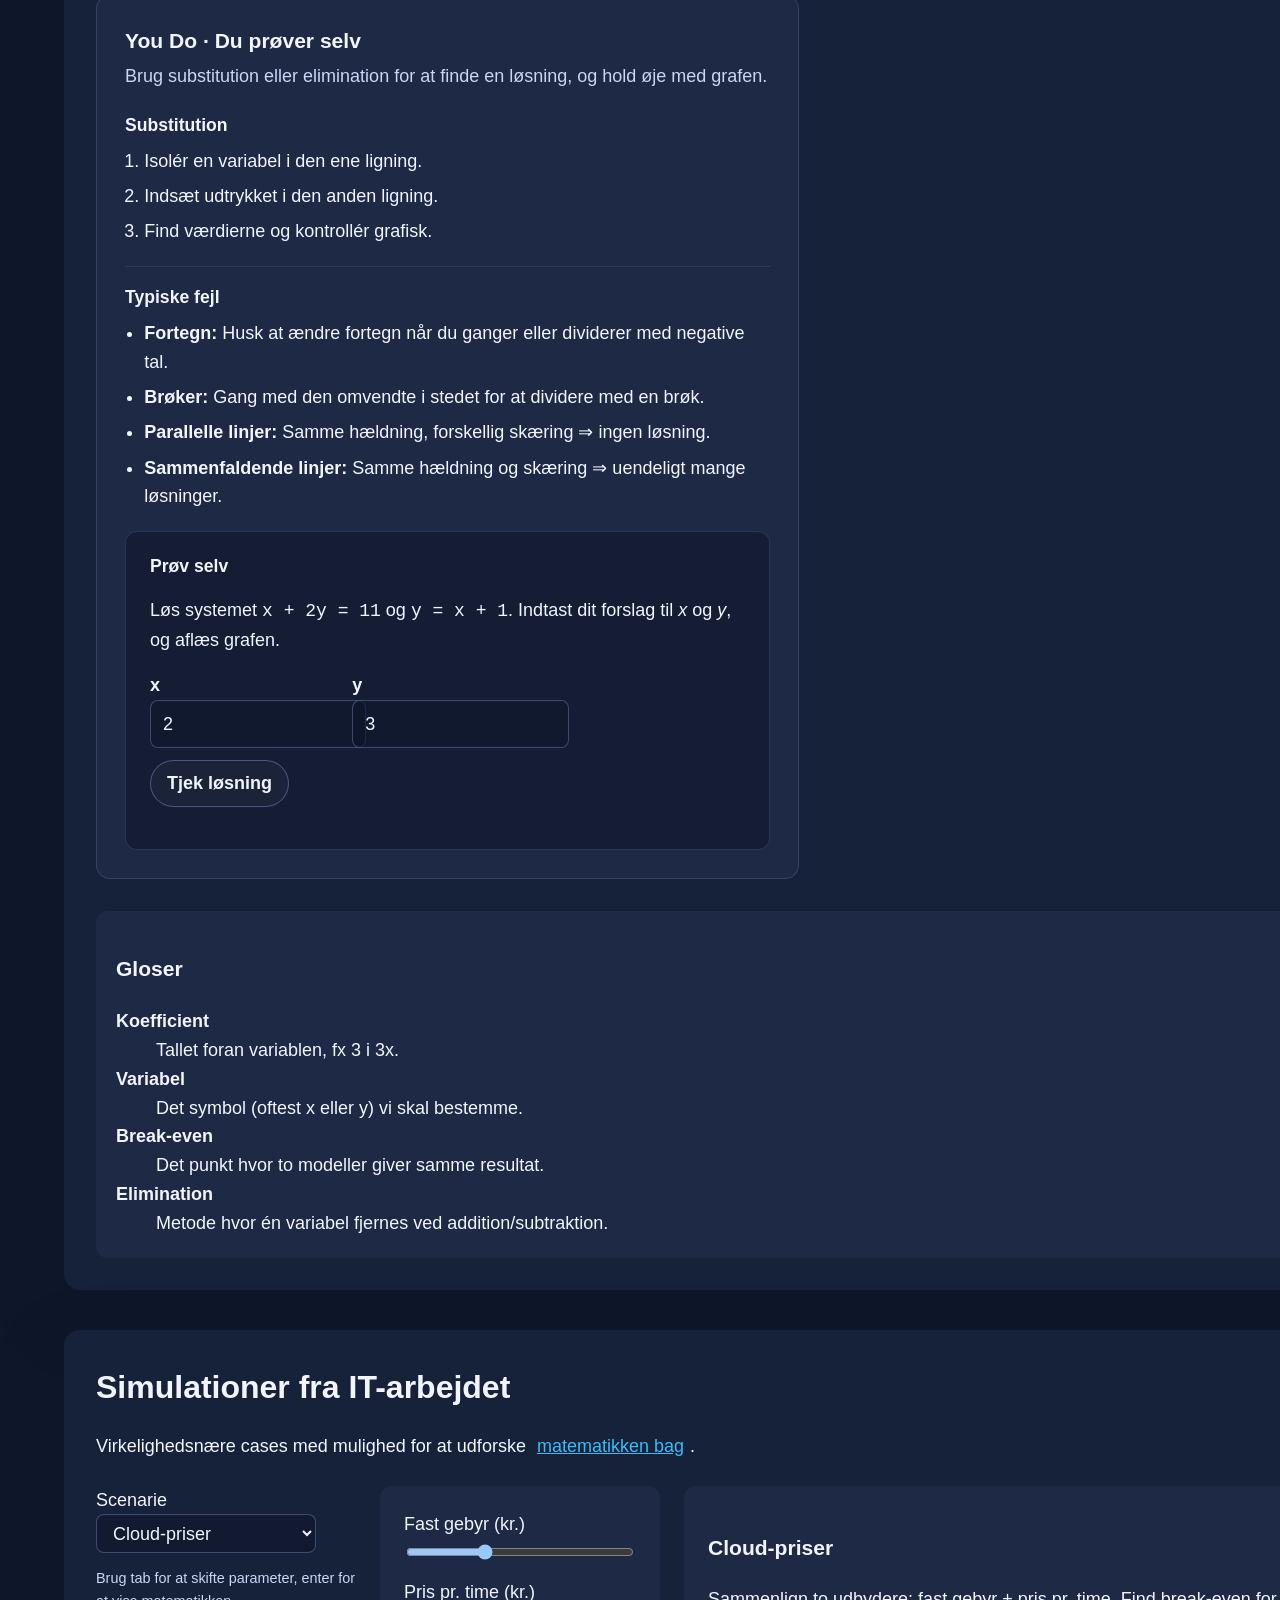
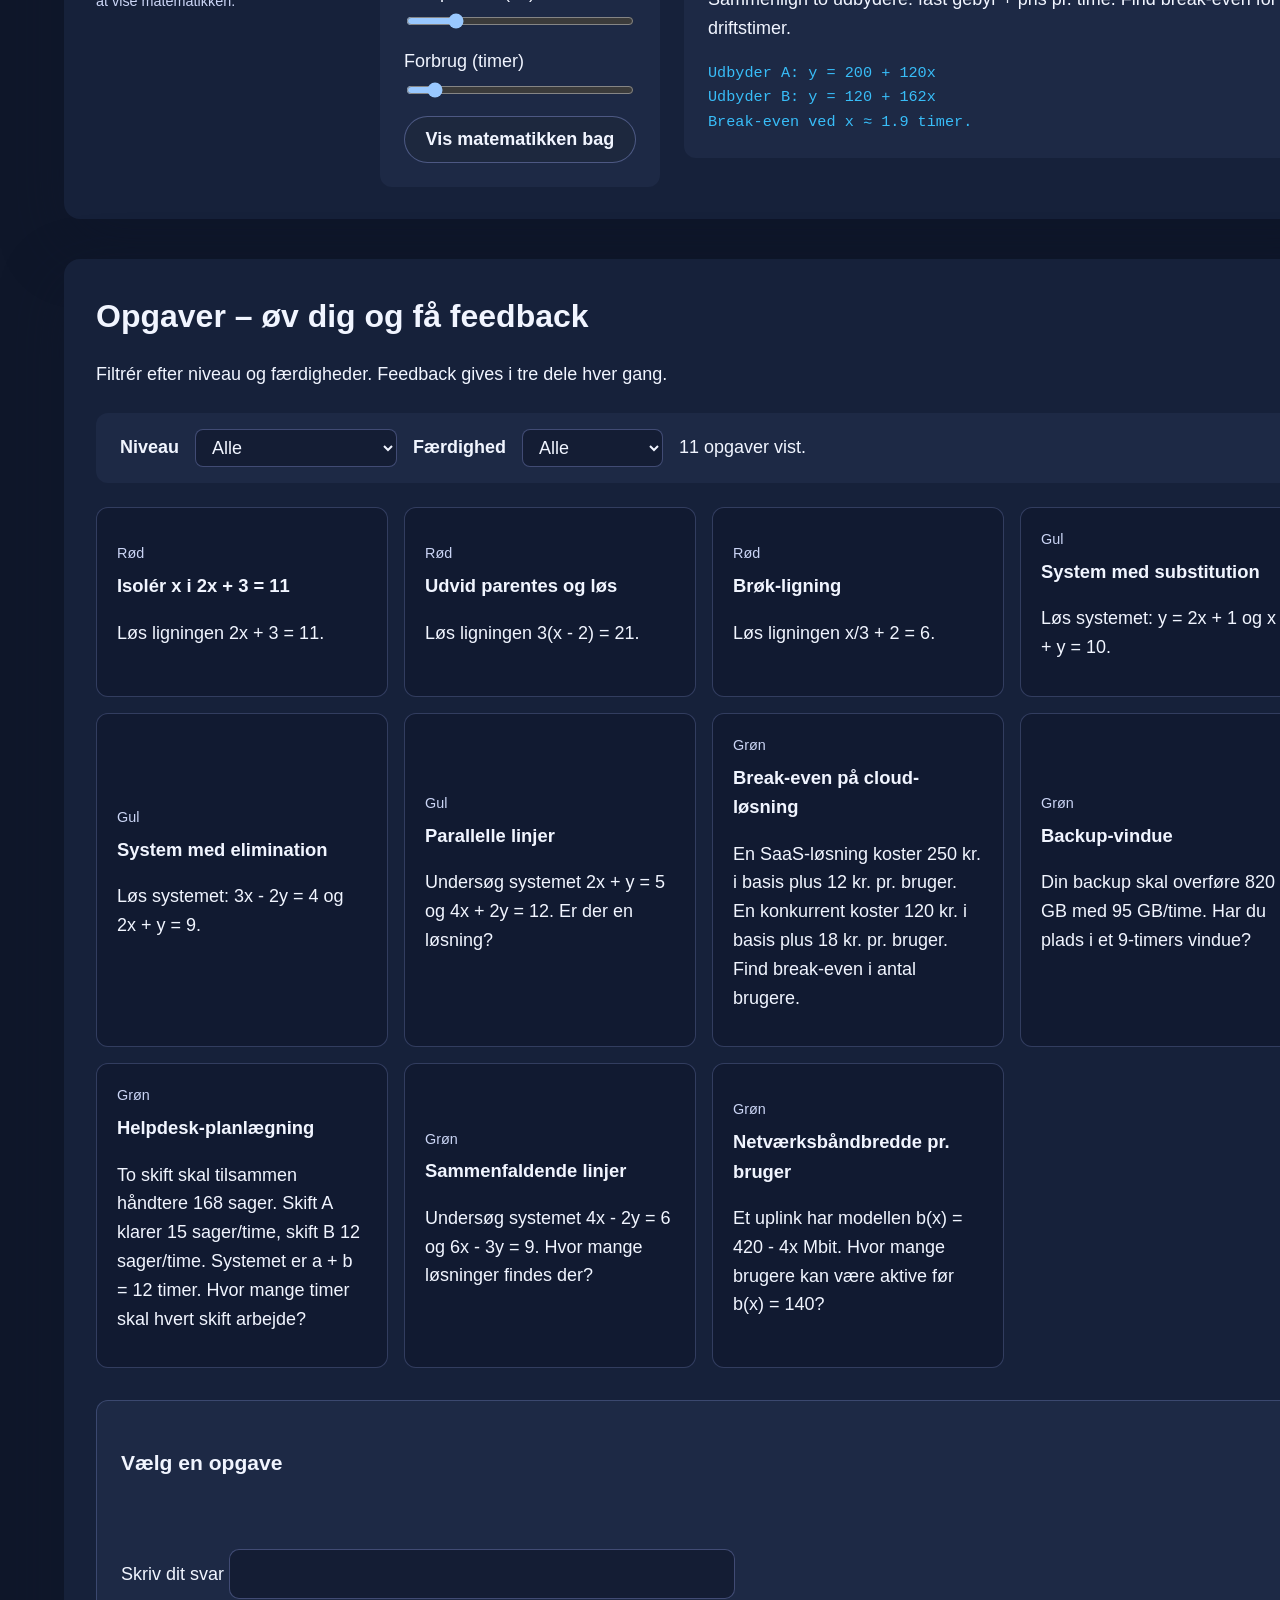
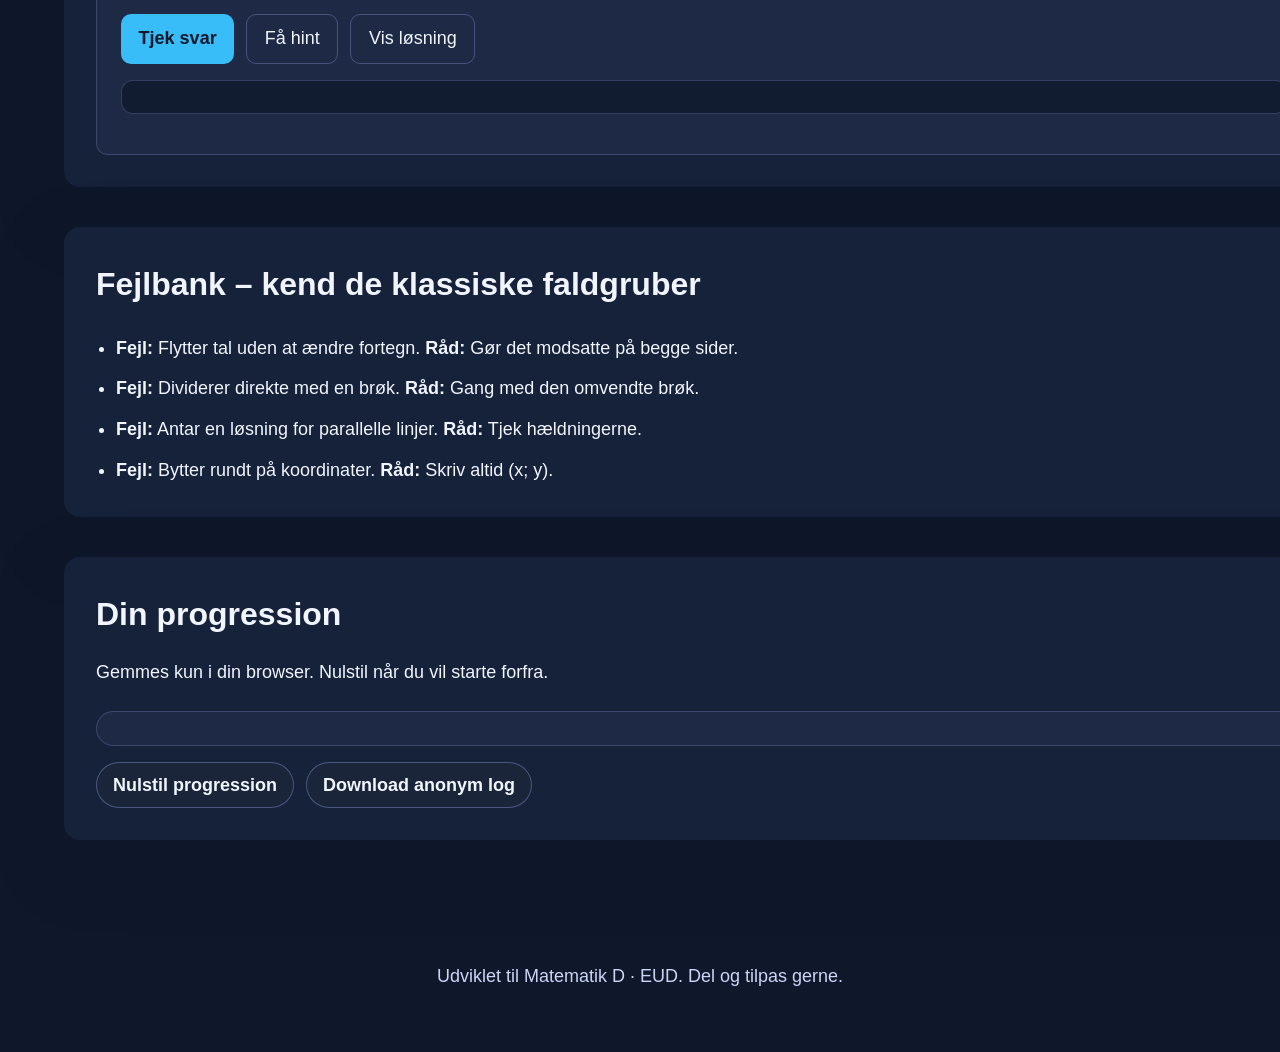
==== commit 96c6d886: "Streamline tutorial graph layout" ====
--- a/Matematik/ligninger/index.html
+++ b/Matematik/ligninger/index.html
@@ -27,7 +27,6 @@
     <nav class="main-nav" aria-label="Hovednavigation">
       <ul>
         <li><a href="#tutorial">Tutorial</a></li>
-        <li><a href="#visualisering">Visualisering</a></li>
         <li><a href="#simulationer">Simulationer</a></li>
         <li><a href="#opgaver">Opgaver</a></li>
         <li><a href="#fejlbank">Fejlbank</a></li>
@@ -62,7 +61,7 @@
           <div class="tutorial-demo__text" id="demo-step-text" aria-live="polite">
             <p>Vælg et eksempel for at se hvordan ligningen hænger sammen med grafen.</p>
           </div>
-          <canvas id="demo-graph" width="520" height="340" role="img" aria-label="Illustration af trinvis løsning"></canvas>
+          <canvas id="demo-graph" width="520" height="340" role="img" aria-label="Illustration af trinvis løsning" tabindex="0"></canvas>
         </div>
         <p class="tutorial-demo__note" id="demo-step-note" aria-live="polite"></p>
       </div>
@@ -94,7 +93,7 @@
               </section>
               <div class="stage-example" data-stage-example="i-do">
                 <h4>Prøv selv</h4>
-                <p class="stage-example__prompt">Løs ligningen <code>2x + 3 = 11</code>. Justér <em>x</em> og se ændringen på grafen.</p>
+                <p class="stage-example__prompt">Løs ligningen <code data-stage-equation="i-do">2x + 3 = 11</code>. Justér <em>x</em> og se ændringen på grafen.</p>
                 <div class="stage-example__controls">
                   <label for="stage-i-do-slider">Juster x</label>
                   <input type="range" id="stage-i-do-slider" min="-4" max="8" step="0.5" value="2" data-stage-value="i-do:x">
@@ -135,7 +134,7 @@
               </section>
               <div class="stage-example" data-stage-example="we-do">
                 <h4>Prøv selv</h4>
-                <p class="stage-example__prompt">Løs ligningen <code>3(x - 1) + 2 = 17</code>. Brug grafen til at se hvornår venstre og højre side er lige store.</p>
+                <p class="stage-example__prompt">Løs ligningen <code data-stage-equation="we-do">3(x - 1) + 2 = 17</code>. Brug grafen til at se hvornår venstre og højre side er lige store.</p>
                 <div class="stage-example__controls">
                   <label for="stage-we-do-slider">Juster x</label>
                   <input type="range" id="stage-we-do-slider" min="0" max="8" step="0.5" value="3" data-stage-value="we-do:x">
@@ -173,7 +172,7 @@
               </section>
               <div class="stage-example" data-stage-example="you-do">
                 <h4>Prøv selv</h4>
-                <p class="stage-example__prompt">Løs systemet <code>{ x + 2y = 11, y = x + 1 }</code>. Indtast dit forslag til <em>x</em> og <em>y</em>, og aflæs grafen.</p>
+                <p class="stage-example__prompt">Løs systemet <code data-stage-equation="you-do-1">x + 2y = 11</code> og <code data-stage-equation="you-do-2">y = x + 1</code>. Indtast dit forslag til <em>x</em> og <em>y</em>, og aflæs grafen.</p>
                 <div class="stage-example__controls stage-example__controls--grid">
                   <div>
                     <label for="stage-you-do-x">x</label>
@@ -193,7 +192,7 @@
             </article>
           </div>
           <aside class="tutorial-stage-visual" aria-live="polite">
-            <canvas id="stage-graph" width="520" height="340" role="img" aria-label="Graf for den valgte fase"></canvas>
+            <canvas id="stage-graph" width="520" height="340" role="img" aria-label="Graf for den valgte fase" tabindex="0"></canvas>
             <p id="stage-graph-feedback" class="muted"></p>
           </aside>
         </div>
@@ -212,40 +211,6 @@
           <dd>Metode hvor én variabel fjernes ved addition/subtraktion.</dd>
         </dl>
       </aside>
-    </section>
-
-    <section id="visualisering" class="card" aria-labelledby="visualisering-title">
-      <div class="card__header">
-        <h2 id="visualisering-title">Visualisering – tegn og undersøg</h2>
-        <p>Justér skydeknapperne. Snap-til-heltal aktiveres automatisk for skæringer.</p>
-      </div>
-      <div class="visual-panel">
-        <div class="visual-panel__controls" role="group" aria-label="Koefficienter for linjer">
-          <label for="line1-slope">Hældning a₁
-            <input type="range" id="line1-slope" min="-5" max="5" step="0.1" value="1" aria-valuetext="Hældning for første linje">
-          </label>
-          <label for="line1-intercept">Skæring b₁
-            <input type="range" id="line1-intercept" min="-10" max="10" step="1" value="0" aria-valuetext="Skæring for første linje">
-          </label>
-          <label for="line2-slope">Hældning a₂
-            <input type="range" id="line2-slope" min="-5" max="5" step="0.1" value="-1" aria-valuetext="Hældning for anden linje">
-          </label>
-          <label for="line2-intercept">Skæring b₂
-            <input type="range" id="line2-intercept" min="-10" max="10" step="1" value="4" aria-valuetext="Skæring for anden linje">
-          </label>
-          <div class="visual-panel__actions">
-            <button id="snap-integers" class="chip">Snap til heltal</button>
-            <button id="reset-graph" class="chip">Nulstil</button>
-          </div>
-        </div>
-        <div class="visual-panel__output">
-          <canvas id="graph" width="640" height="420" role="img" aria-label="Koordinatsystem for to linjer"></canvas>
-          <div class="graph-info" role="status" aria-live="polite">
-            <p id="intersection">Skæringspunkt vises her.</p>
-            <p id="diagnostic">Status vises her.</p>
-          </div>
-        </div>
-      </div>
     </section>
 
     <section id="simulationer" class="card" aria-labelledby="simulation-title">
--- a/Matematik/ligninger/styles.css
+++ b/Matematik/ligninger/styles.css
@@ -422,22 +422,6 @@
   }
 }
 
-.graph-link {
-  margin-top: 0.75rem;
-  background: none;
-  border: 1px solid var(--accent);
-  color: var(--accent);
-  padding: 0.6rem 1rem;
-  border-radius: 999px;
-  cursor: pointer;
-  font-weight: 600;
-}
-
-.graph-link:focus,
-.graph-link:hover {
-  background: rgba(14, 165, 233, 0.2);
-}
-
 .gloss {
   border-bottom: 1px dashed var(--accent);
   cursor: help;
@@ -448,46 +432,6 @@
   padding-left: 1.2rem;
 }
 
-.visual-panel {
-  display: grid;
-  gap: 1.5rem;
-  grid-template-columns: minmax(240px, 320px) 1fr;
-}
-
-.visual-panel__controls {
-  display: flex;
-  flex-direction: column;
-  gap: 1rem;
-  background: var(--bg-subtle);
-  padding: 1.5rem;
-  border-radius: 12px;
-}
-
-.visual-panel__controls label {
-  display: flex;
-  flex-direction: column;
-  gap: 0.25rem;
-  font-weight: 600;
-}
-
-.visual-panel__controls input[type="range"] {
-  width: 100%;
-}
-
-.visual-panel__actions {
-  display: flex;
-  gap: 0.75rem;
-  flex-wrap: wrap;
-}
-
-.visual-panel__output {
-  display: flex;
-  flex-direction: column;
-  gap: 1rem;
-  align-items: center;
-}
-
-#graph,
 #demo-graph,
 #stage-graph {
   width: 100%;
@@ -495,13 +439,6 @@
   border-radius: 12px;
   background: #0b1221;
   box-shadow: inset 0 0 0 1px rgba(148, 163, 236, 0.25);
-}
-
-.graph-info {
-  align-self: stretch;
-  background: rgba(15, 23, 42, 0.6);
-  padding: 1rem;
-  border-radius: 12px;
 }
 
 .chip {
@@ -750,12 +687,10 @@
 }
 
 @media (max-width: 960px) {
-  .visual-panel,
   .simulation-layout {
     grid-template-columns: 1fr;
   }
 
-  .visual-panel__controls,
   .simulation-layout__controls {
     order: -1;
   }
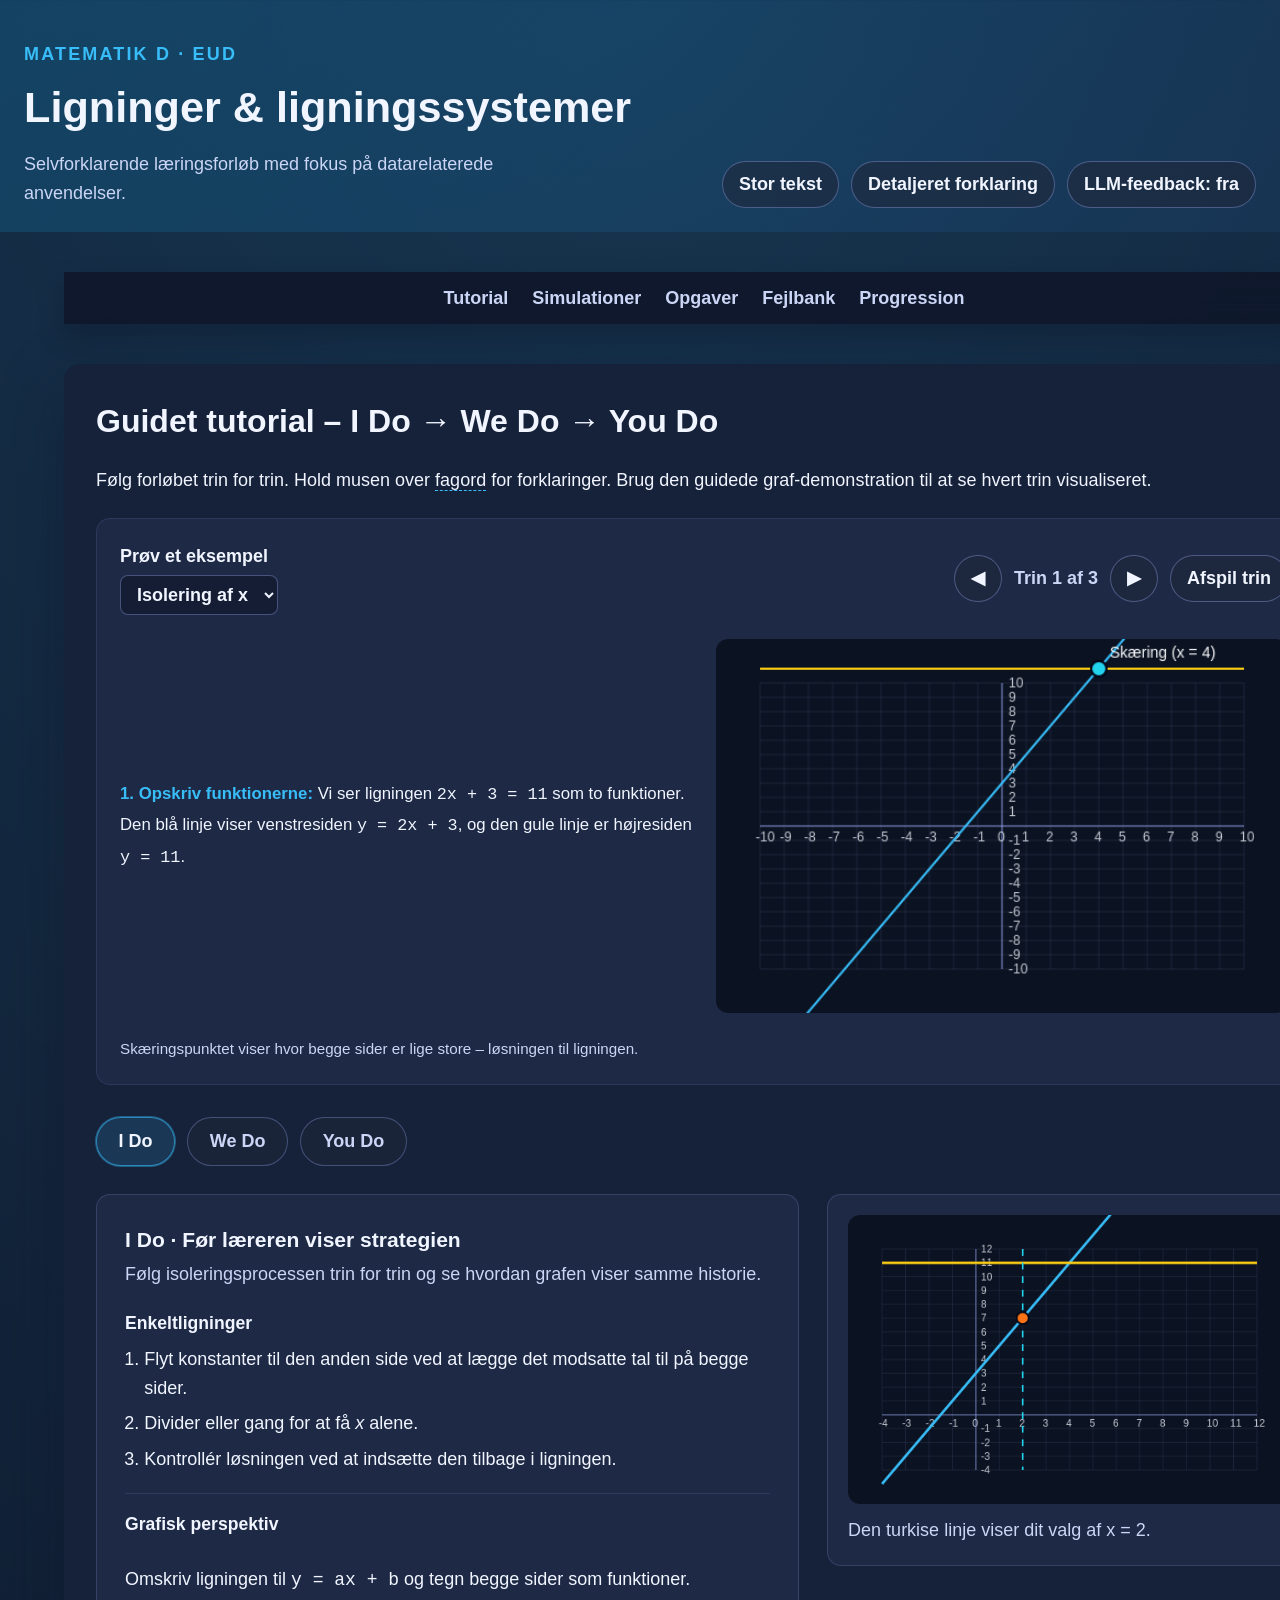
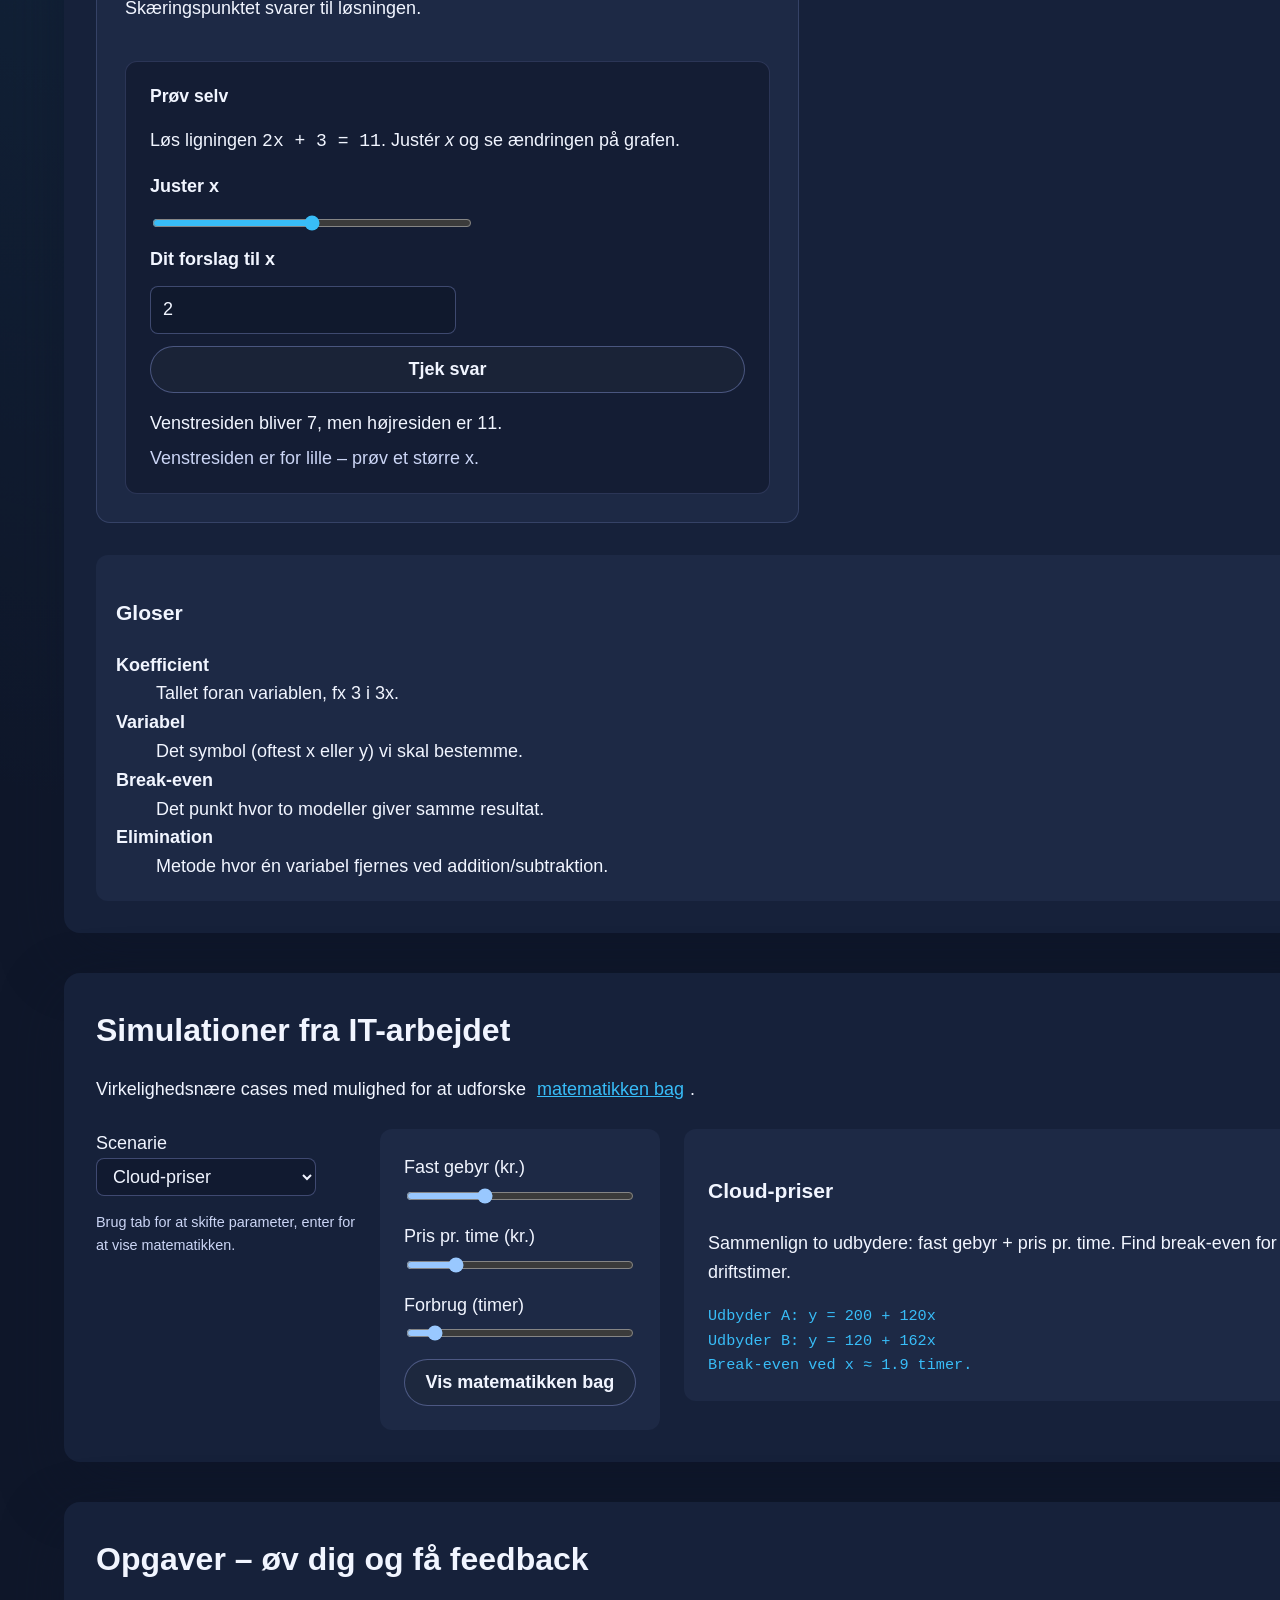
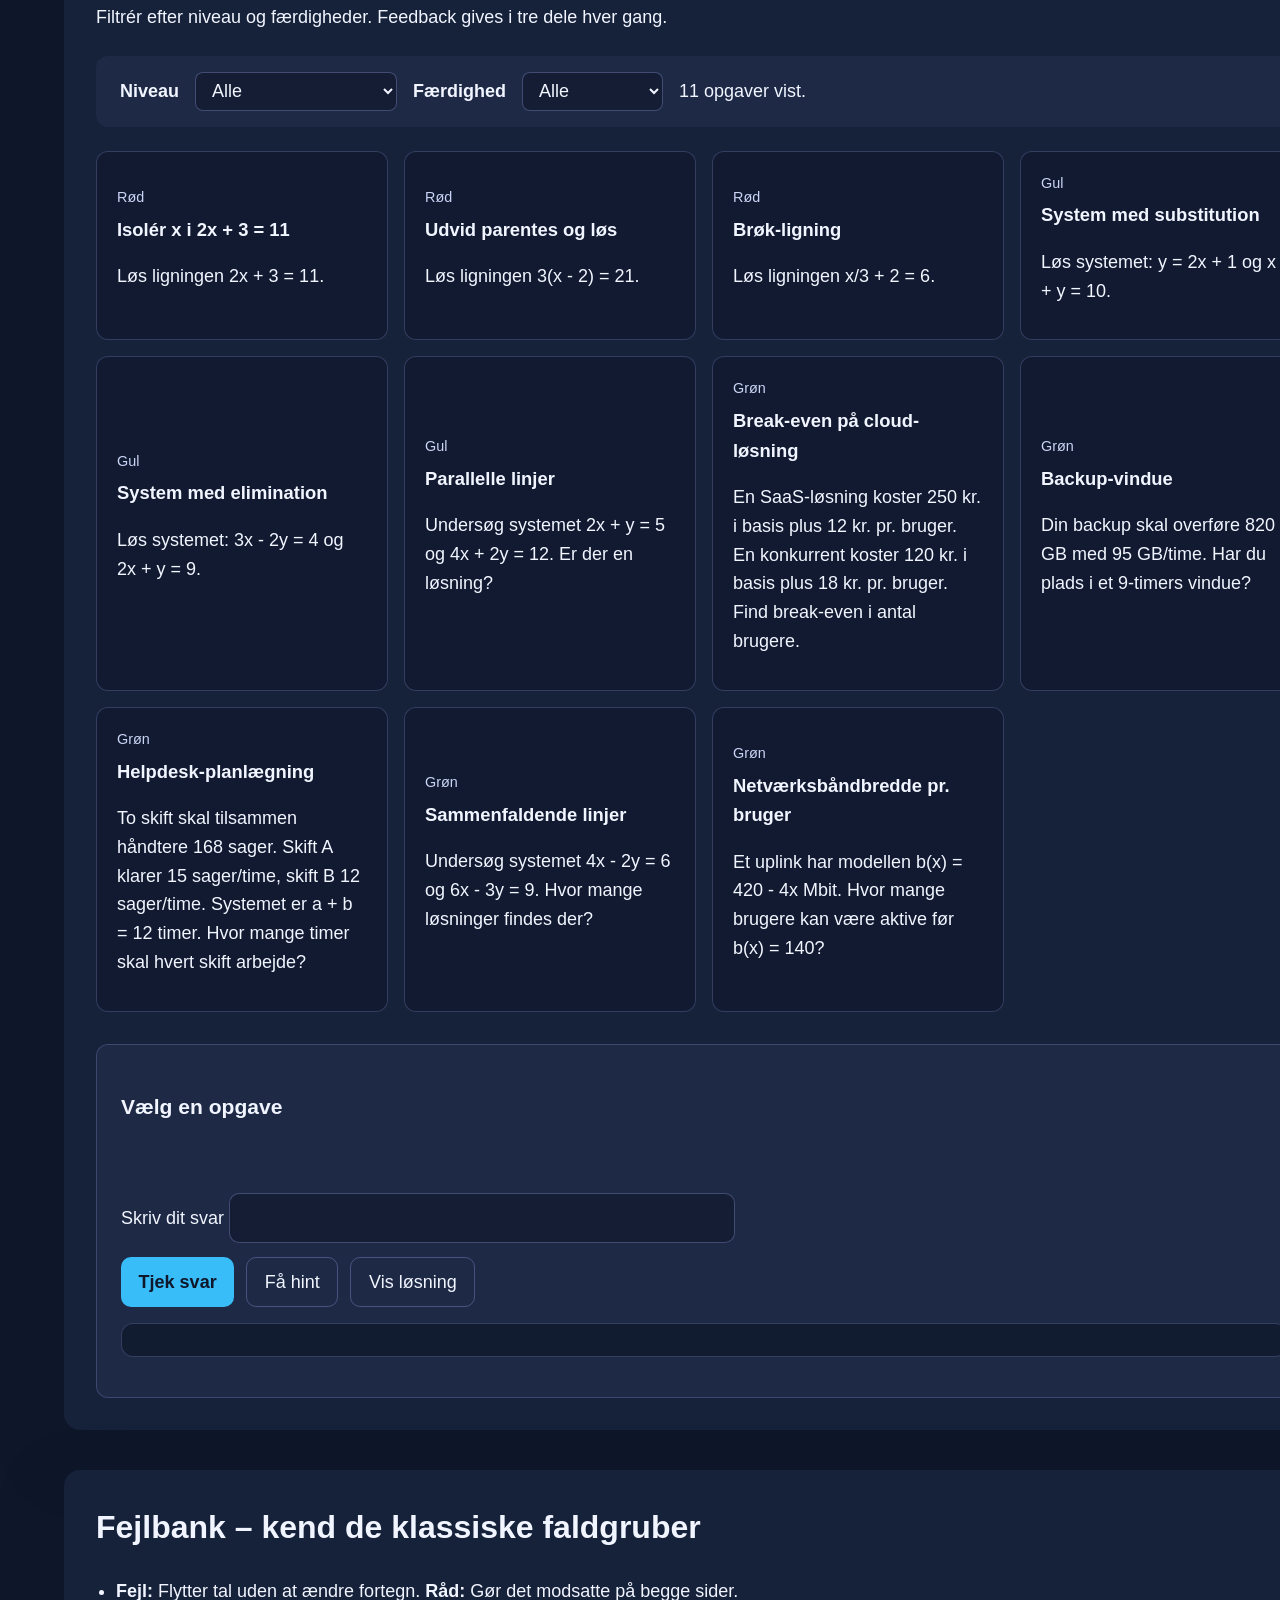
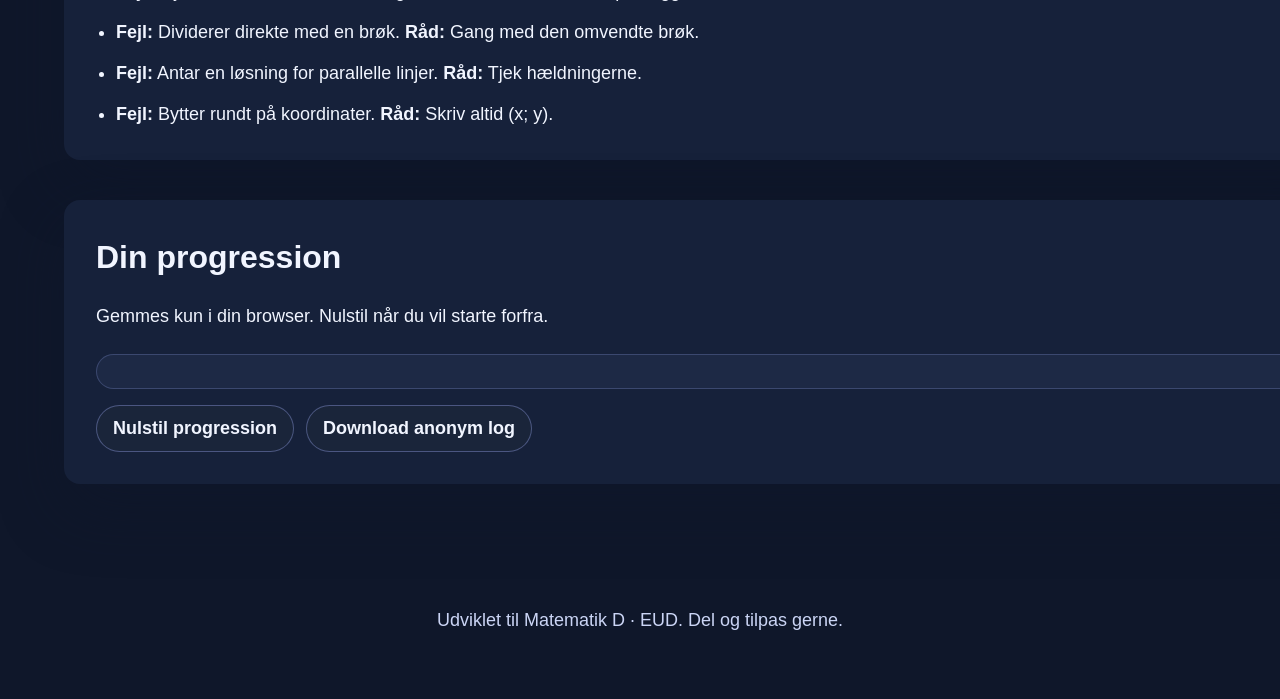
==== commit 1d11845f: "Ensure only one tutorial stage is visible at a time" ====
--- a/Matematik/ligninger/index.html
+++ b/Matematik/ligninger/index.html
@@ -74,7 +74,7 @@
         </div>
         <div class="tutorial-stages__layout">
           <div class="tutorial-stages__panels">
-            <article class="stage-panel" id="stage-panel-i-do" data-stage-panel="i-do" role="tabpanel" aria-labelledby="stage-tab-i-do">
+            <article class="stage-panel is-active" id="stage-panel-i-do" data-stage-panel="i-do" role="tabpanel" aria-labelledby="stage-tab-i-do" aria-hidden="false">
               <header>
                 <h3>I Do · Før læreren viser strategien</h3>
                 <p class="lead">Følg isoleringsprocessen trin for trin og se hvordan grafen viser samme historie.</p>
@@ -107,7 +107,7 @@
                 </div>
               </div>
             </article>
-            <article class="stage-panel" id="stage-panel-we-do" data-stage-panel="we-do" role="tabpanel" aria-labelledby="stage-tab-we-do" hidden>
+            <article class="stage-panel" id="stage-panel-we-do" data-stage-panel="we-do" role="tabpanel" aria-labelledby="stage-tab-we-do" hidden aria-hidden="true">
               <header>
                 <h3>We Do · Vi løser sammen</h3>
                 <p class="lead">Vi udvider parenteser, samler brøker og bruger elimination til at nå frem til løsningen.</p>
@@ -148,7 +148,7 @@
                 </div>
               </div>
             </article>
-            <article class="stage-panel" id="stage-panel-you-do" data-stage-panel="you-do" role="tabpanel" aria-labelledby="stage-tab-you-do" hidden>
+            <article class="stage-panel" id="stage-panel-you-do" data-stage-panel="you-do" role="tabpanel" aria-labelledby="stage-tab-you-do" hidden aria-hidden="true">
               <header>
                 <h3>You Do · Du prøver selv</h3>
                 <p class="lead">Brug substitution eller elimination for at finde en løsning, og hold øje med grafen.</p>
--- a/Matematik/ligninger/styles.css
+++ b/Matematik/ligninger/styles.css
@@ -286,12 +286,22 @@
 }
 
 .stage-panel {
+  display: none;
   background: var(--bg-subtle);
   border-radius: 14px;
   padding: 1.75rem;
   border: 1px solid rgba(148, 163, 236, 0.2);
-  display: grid;
   gap: 1.25rem;
+}
+
+.stage-panel.is-active,
+.stage-panel[hidden="false"],
+.stage-panel:not([hidden]) {
+  display: grid;
+}
+
+.stage-panel[hidden] {
+  display: none !important;
 }
 
 .stage-panel header h3 {
